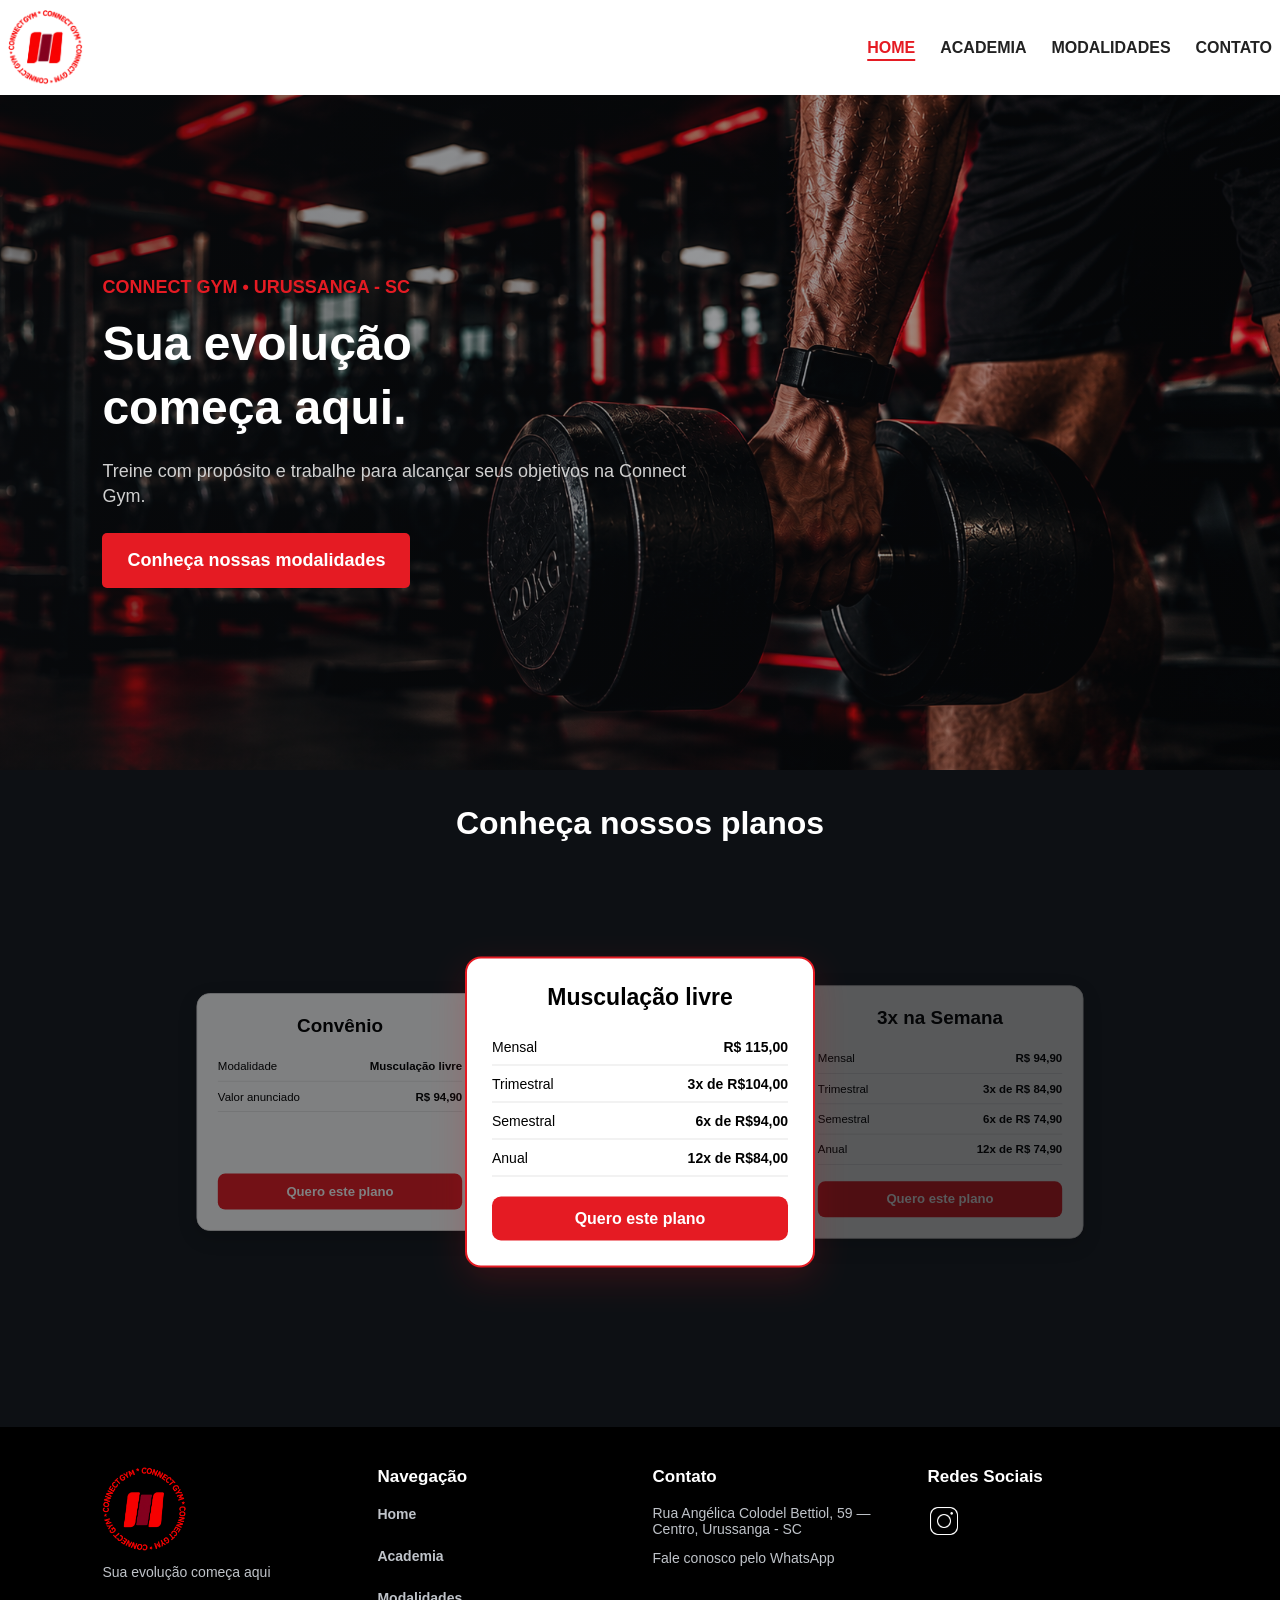
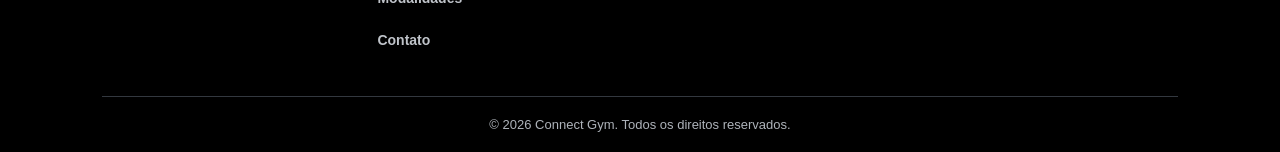
==== index.html @ c68ae547 "correção rodape" ====
<!DOCTYPE html>
<html lang="pt">

<head>
    <meta charset="UTF-8">
    <meta name="viewport" content="width=device-width, initial-scale=1.0">

    <meta name="description" content="Conheça a Connect Gym, academia em Urussanga - SC.">
    <meta name="author" content="Connect Gym">

    <title>ConnectGym</title>

    <link rel="shortcut icon" href="imagens/logoacademia.png" type="image/x-icon">
    <link rel="stylesheet" href="estilo/estilo.css">
    <link rel="stylesheet" href="estilo/rodape.css">
</head>

<body>

    <header>
        <a href="index.html" class="logo">
            <img src="imagens/logoacademia.png" alt="Logo da Connect Gym">
        </a>

        <nav>
            <ul>
                <li><a href="index.html" class="ativo">HOME</a></li>
                <li><a href="academia.html">ACADEMIA</a></li>
                <li><a href="modalidades.html">MODALIDADES</a></li>
                <li><a href="contato.html">CONTATO</a></li>
            </ul>
        </nav>
    </header>

    <main>
        <section class="inicio">
            <p class="destaque">CONNECT GYM • URUSSANGA - SC </p>

            <h1 id="titulo-inicio">Sua evolução<br>começa aqui.</h1>

            <p>
                Treine com propósito e trabalhe para alcançar seus objetivos na Connect Gym.
            </p>

            <a href="modalidades.html" class="botao">
                Conheça nossas modalidades
            </a>
        </section>
        <section class="planos">
            <h2>Conheça nossos planos</h2>

            <section class="carrossel-planos">

                <article class="plano-card">
                    <h3>Musculação livre</h3>

                    <ul class="precos-plano">
                        <li>
                            <span>Mensal</span>
                            <strong>R$ 115,00</strong>
                        </li>

                        <li>
                            <span>Trimestral</span>
                            <strong>3x de R$104,00</strong>
                        </li>

                        <li>
                            <span>Semestral</span>
                            <strong>6x de R$94,00</strong>
                        </li>

                        <li>
                            <span>Anual</span>
                            <strong>12x de R$84,00</strong>
                        </li>

                    </ul>

                    <a target="_blank"
                        href="https://wa.me/5548991204693?text=Ol%C3%A1!%20Gostaria%20de%20saber%20mais%20sobre%20a%20Connect%20Gym."
                        class="botao-plano">
                        Quero este plano
                    </a>
                </article>

                <article class="plano-card">
                    <h3>3x na Semana</h3>

                    <ul class="precos-plano">
                        <li>
                            <span>Mensal</span>
                            <strong>R$ 94,90</strong>
                        </li>

                        <li>
                            <span>Trimestral</span>
                            <strong>3x de R$ 84,90</strong>
                        </li>

                        <li>

                            <span>Semestral</span>
                            <strong>6x de R$ 74,90</strong>
                        </li>

                        <li>
                            <span>Anual</span>
                            <strong>12x de R$ 74,90</strong>
                        </li>
                    </ul>

                    <a target="_blank"
                        href="https://wa.me/5548991204693?text=Ol%C3%A1!%20Gostaria%20de%20saber%20mais%20sobre%20a%20Connect%20Gym."
                        class="botao-plano">Quero este plano</a>
                </article>

                <article class="plano-card">
                    <h3>Musculação Família</h3>

                    <ul class="precos-plano">
                        <li>
                            <span>Trimestral</span>
                            <strong>3x de R$ 94,90</strong>
                        </li>

                        <li>
                            <span>Semestral</span>
                            <strong>6x de R$ 84,90</strong>
                        </li>

                        <li>
                            <span>Mensal</span>
                            <strong>R$ 99,90</strong>
                        </li>

                        <li>
                            <span>Anual</span>
                            <strong>12x de R$ 80,90</strong>
                        </li>
                    </ul>

                    <a target="_blank"
                        href="https://wa.me/5548991204693?text=Ol%C3%A1!%20Gostaria%20de%20saber%20mais%20sobre%20a%20Connect%20Gym."
                        class="botao-plano">Quero este plano</a>
                </article>

                <article class="plano-card">
                    <h3>Runners</h3>

                    <ul class="precos-plano">
                        <li>
                            <span>Mensal</span>
                            <strong>R$ 119,90</strong>
                        </li>

                        <li>
                            <span>Trimestral</span>
                            <strong>3x de R$ 113,90</strong>
                        </li>

                        <li>
                            <span>Semestral</span>
                            <strong>6x de R$ 107,91</strong>
                        </li>
                    </ul>

                    <a target="_blank"
                        href="https://wa.me/5548991204693?text=Ol%C3%A1!%20Gostaria%20de%20saber%20mais%20sobre%20a%20Connect%20Gym."
                        class="botao-plano">Quero este plano</a>
                </article>

                <article class="plano-card">
                    <h3>Runners + Musculação</h3>

                    <ul class="precos-plano">
                        <li>
                            <span>Mensal</span>
                            <strong>R$ 185,90</strong>
                        </li>

                        <li>
                            <span>Trimestral</span>
                            <strong>3x de R$ 176,60</strong>
                        </li>

                        <li>
                            <span>Semestral</span>
                            <strong>6x de R$ 167,30</strong>
                        </li>
                    </ul>

                    <a target="_blank"
                        href="https://wa.me/5548991204693?text=Ol%C3%A1!%20Gostaria%20de%20saber%20mais%20sobre%20a%20Connect%20Gym."
                        class="botao-plano">Quero este plano</a>
                </article>

                <article class="plano-card">
                    <h3>Convênio</h3>

                    <ul class="precos-plano">
                        <li>
                            <span>Modalidade</span>
                            <strong>Musculação livre</strong>
                        </li>

                        <li>
                            <span>Valor anunciado</span>
                            <strong>R$ 94,90</strong>
                        </li>
                    </ul>

                    <a target="_blank" href="https://wa.me/5548991204693?text=Ol%C3%A1!%20Gostaria%20de%20saber%20mais%20sobre%20a%20Connect%20Gym.
                    " class="botao-plano">Quero este plano</a>
                </article>


            </section>
        </section>
    </main>


    <footer>
        
        <section class="rodape-identidade">
            <a href="index.html" class="logo-rodape">
                <img src="imagens/logoacademia.png" alt="Logo da academia Connect Gym">
            </a>

            <p>Sua evolução começa aqui</p>
        </section>

        <nav class="rodape-navegacao">
            <h3>Navegação</h3>

            <ul>
                <li><a href="index.html">Home</a></li>
                <li><a href="academia.html">Academia</a></li>
                <li><a href="modalidades.html">Modalidades</a></li>
                <li><a href="contato.html">Contato</a></li>
            </ul>
        </nav>

        <section class="rodape-contato">
            <h3>Contato</h3>

            <p>Rua Angélica Colodel Bettiol, 59 — Centro, Urussanga - SC</p>

            <a href="https://wa.me/5548991204693?text=Ol%C3%A1!%20Gostaria%20de%20saber%20mais%20sobre%20a%20Connect%20Gym." target="_blank" rel="noopener">
                Fale conosco pelo WhatsApp
            </a>
        </section>

        <section class="rodape-redes"> 
            <h3>Redes Sociais</h3>

            <a href="https://www.instagram.com/connectgym_/?hl=pt-br" class="instagram" target="_blank" rel="noopener">
                <img src="imagens/instagram.png" alt="Instagram da Connect Gym">
            </a>
        </section>

        <section class="rodape-direitos">
            <p>&copy; 2026 Connect Gym. Todos os direitos reservados.</p>
        </section>
    </footer>

    <script src="js/script.js" defer></script>
</body>

</html>
---- estilo/estilo.css ----
@charset "UTF-8";

/* CONFIGURAÇÕES GERAIS*/
* {
    margin: 0;
    padding: 0;
    box-sizing: border-box;
    font-family: Arial, Helvetica, sans-serif;
}

body {
    background-color: #0D1014;
    color: white;
}



/* CABEÇALHO*/
header {
    background-color: white;
    display: flex;
    justify-content: space-between;
    align-items: center;
    padding: 10px 8px;
    gap: 20px;
}

.logo img {
    width: 75px;
    display: block;
}

nav ul {
    display: flex;
    list-style: none;
    gap: 25px;
}

nav a {
    color: #222222;
    text-decoration: none;
    font-weight: bold;
}

nav a:hover {
    color: #E51B23;
    text-decoration: underline;
    transition: 0.2s;
}

/* Página atual no menu */
nav a.ativo {
    color: #E51B23;
    text-decoration: underline;
    text-decoration-color: #E51B23;
    text-decoration-thickness: 2px;
    text-underline-offset: 6px;
}

/* APRESENTAÇÃO INICIAL */
.inicio {
    min-height: 75vh;
    display: flex;
    flex-direction: column;
    justify-content: center;
    align-items: flex-start;
    padding: 60px 8%;

    background:
        linear-gradient(90deg,
            rgba(13, 16, 20, 0.55),
            rgba(13, 16, 20, 0.35)),
        url(../imagens/imagemfundohome.png);

    background-size: cover;
    background-position: center;
    background-repeat: no-repeat;
}

.conteudo_inicio {
    max-width: 650px;
}

.inicio .destaque {
    color: #E51B23;
    font-size: 18px;
    font-weight: bold;
    margin-bottom: 14px;
}

.inicio h1 {
    color: white;
    font-size: 48px;
    line-height: 1.35;
    max-width: 550px;
    margin-bottom: 18px;
}

.inicio>p:not(.destaque) {
    color: #D0D0D0;
    font-size: 18px;
    line-height: 1.4;
    max-width: 600px;
    margin-bottom: 24px;
}

/* BOTÃO */
.inicio .botao {
    display: inline-block;
    background-color: #E51B23;
    color: white;
    font-size: 18px;
    padding: 17px 25px;
    border-radius: 5px;
    text-decoration: none;
    font-weight: bold;

}

.botao:hover {
    background-color: #B9141B;
}

/* ESTILO DOS PLANOS */

.planos {
    padding: 35px 20px 55px;
}

.planos h2 {
    text-align: center;
    font-size: 32px;
    margin-bottom: 10px;
}

.botao-plano {
    display: block;
    width: 100%;
    margin-top: 20px;
    padding: 13px 15px;

    text-align: center;
    text-decoration: none;
    font-weight: bold;

    color: white;
    background-color: #E51B23;
    border-radius: 9px;

    transition: background-color 0.3s ease;
}

.botao-plano:hover {
    background: #B9141B;
}


/* AREA DO CARROSEL */
.carrossel-planos {
    position: relative;
    width: 100%;
    display: grid;
    grid-template-columns: 40px minmax(0, 1fr) 40px;
    align-items: center;
    gap: 10px;
    max-width: 1200px;
    height: 420px;
    margin: 0 auto;
    overflow: hidden;
}

.palco-planos {
    position: relative;
    height: 480px;
    min-width: 0;
}

/* TODOS OS CARDS */
.carrossel-planos .plano-card {
    position: absolute;
    top: 50%;
    left: 50%;

    width: 350px;
    min-width: 320px;
    min-height: 290px;
    box-sizing: border-box;
    padding: 25px;

    display: flex;
    flex-direction: column;

    background: white;
    color: black;

    border: 1px solid #ddd;
    border-radius: 16px;
    box-shadow: 0 8px 25px rgba(0, 0, 0, 0.25);

    transform: translate(-50%, -50%) scale(0.82);
    opacity: 0;
    visibility: hidden;
    filter: brightness(0.55);
    z-index: 0;

    transition:
        transform 0.7s ease,
        opacity 0.7s ease,
        filter 0.7s ease;
}

/* CARD CENTRAL */

.carrossel-planos .plano-card.ativo {
    transform: translate(-50%, -50%) scale(1);
    opacity: 1;
    visibility: visible;
    filter: brightness(1);
    z-index: 3;

    border: 2px solid #E51B23;
    box-shadow: 0 12px 35px rgba(229, 27, 35, 0.18);
}

/* CARD DA ESQUERDA*/
.carrossel-planos .plano-card.esquerda {
    transform: translate(calc(-50% - 300px), -50%) scale(0.82);
    opacity: 0.75;
    visibility: visible;
    filter: brightness(0.65);
    z-index: 2;
}

/* CARD DA DIREITA*/
.carrossel-planos .plano-card.direita {
    transform: translate(calc(-50% + 300px), -50%) scale(0.82);
    opacity: 0.65;
    visibility: visible;
    filter: brightness(0.5);
    z-index: 2;
}

/* TITULO DO PLANO*/
.plano-card h3 {
    font-size: 23px;
    margin-bottom: 18px;
    text-align: center;
}

/* LISTA DE PREÇOS */
.plano-card .precos-plano {
    list-style: none;
    margin: 0;
    padding: 0;
    flex: 1;
}

.plano-card .precos-plano li {
    display: flex;
    justify-content: space-between;
    align-items: center;
    gap: 12px;

    padding: 10px 0;
    border-bottom: 1px solid #e5e5e5;

    font-size: 14px;
}


.plano-card .precos-plano strong {
    text-align: right;
    white-space: nowrap;
}


.carrossel-planos {
    position: relative;
    height: 520px;
    max-width: 1100px;
    margin: 0 auto;
    overflow: hidden;
}



/* ADAPTAÇÃO PARA CELULARES */
@media (max-width: 600px) {
    header {
        flex-direction: column;
        padding: 12px 8px;
        gap: 8px;
    }

    nav ul {
        flex-wrap: nowrap;
        justify-content: center;
        gap: clamp(8px, 3vw, 16px);
    }

    nav a {
        font-size: clamp(11px, 3.3vw, 14px);
        white-space: nowrap;
    }

    .inicio {
        min-height: 65vh;
        padding: 45px 7%;
    }

    h1 {
        font-size: 36px;
    }

    .conteudo-inicio>p:not(.destaque) {
        font-size: 16px;
    }


}
---- estilo/rodape.css ----
@charset "UTF-8";

/* rodape */
footer {
    background-color: black;
    color: white;
    padding: 40px 8% 20px;

    display: grid;
    grid-template-columns: repeat(4, 1fr);
    gap: 35px 25px;
}

/* TITULOS DAS SEÇÕES */
footer h3 {
    font-size: 17px;
    margin-bottom: 18px;
    color: white;
}

/*IDENTIDADE */
.logo-rodape img {
    width: 85px;
    display: block;
    margin-bottom: 12px;
}

.rodape-identidade p {
    color: #BFC3C9;
    font-size: 14px;
    text-align: initial;
}

/* NAVEGAÇÃO DO RODAPE*/
.rodape-navegacao ul {
    list-style: none;
    display: flex;
    flex-direction: column;
    gap: 12px;
}

.rodape-navegacao li {
    margin-bottom: 12px;
}

/*CONTATO E NAVEGAÇÃO */
.rodape-navegacao a, .rodape-contato a {
    color: #BFC3C9;
    text-decoration: none;
    font-size: 14px;
    transition: 0.2s;
}

.rodape-contato p {
    color: #BFC3C9;
    font-size: 14px;
    margin-bottom: 12px;
}

/* EFEITO DOS LINKS */
.rodape-navegacao a:hover, .rodape-contato a:hover {
    color: #E51B23;
}

/* REDES SOCIAIS */
.instagram {
    display: inline-block;
}

.instagram img {
    width: 32px;
    height: 32px;
    display: block;
    transition: 0.2s;
}

.instagram img:hover {
    transform: scale(1.15);
}

/* DIREITOS AUTORAIS */
.rodape-direitos {
    grid-column: 1 / -1;
    border-top: 1px solid #33383F;
    padding-top: 20px;
    text-align: center;
    color: #AEB3BA;
    font-size: 13px;
}


/* ADAPTAÇÃO PARA CELULARES */
@media (max-width: 600px) {

    /* RODAPÉ EM TELAS PEQUENAS */
    footer {
        grid-template-columns: repeat(2, 1fr);
        gap: 30px 20px;
        padding: 30px 7% 20px;
    }

    /* DIREITOS AUTORAIS */
    .rodape-direitos {
      grid-column: 1 / -1;
    }
}
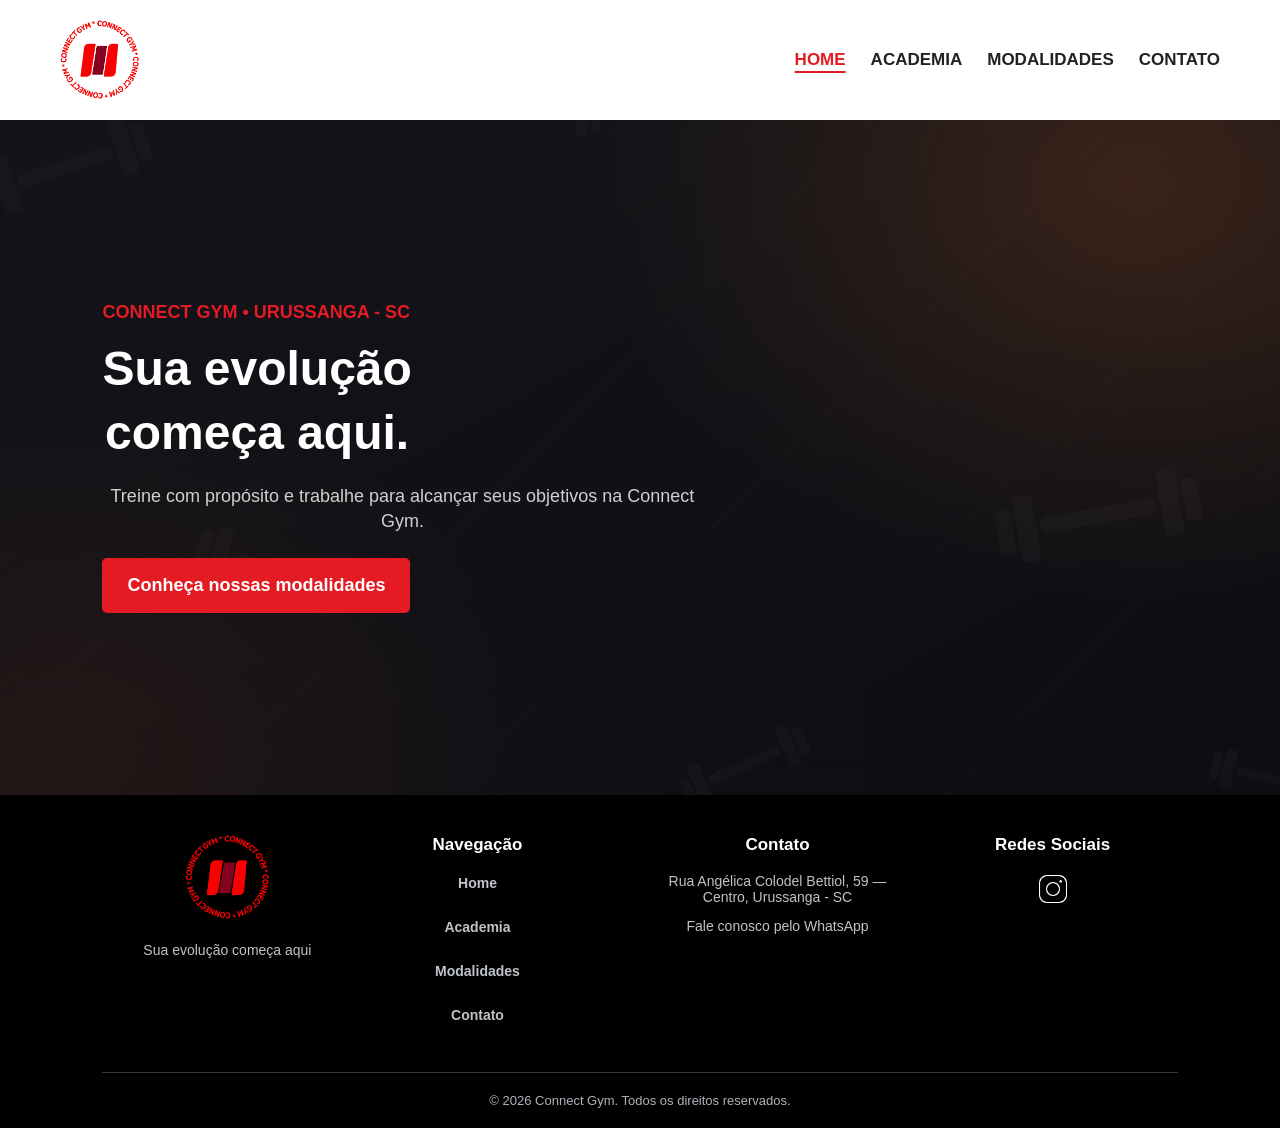
==== commit 7fa41c71: "Uns bagulho ai" ====
--- a/index.html
+++ b/index.html
@@ -13,6 +13,7 @@
     <link rel="shortcut icon" href="imagens/logoacademia.png" type="image/x-icon">
     <link rel="stylesheet" href="estilo/estilo.css">
     <link rel="stylesheet" href="estilo/rodape.css">
+    <link rel="stylesheet" href="estilo/header.css">
 </head>
 
 <body>
@@ -46,179 +47,9 @@
                 Conheça nossas modalidades
             </a>
         </section>
-        <section class="planos">
-            <h2>Conheça nossos planos</h2>
-
-            <section class="carrossel-planos">
-
-                <article class="plano-card">
-                    <h3>Musculação livre</h3>
-
-                    <ul class="precos-plano">
-                        <li>
-                            <span>Mensal</span>
-                            <strong>R$ 115,00</strong>
-                        </li>
-
-                        <li>
-                            <span>Trimestral</span>
-                            <strong>3x de R$104,00</strong>
-                        </li>
-
-                        <li>
-                            <span>Semestral</span>
-                            <strong>6x de R$94,00</strong>
-                        </li>
-
-                        <li>
-                            <span>Anual</span>
-                            <strong>12x de R$84,00</strong>
-                        </li>
-
-                    </ul>
-
-                    <a target="_blank"
-                        href="https://wa.me/5548991204693?text=Ol%C3%A1!%20Gostaria%20de%20saber%20mais%20sobre%20a%20Connect%20Gym."
-                        class="botao-plano">
-                        Quero este plano
-                    </a>
-                </article>
-
-                <article class="plano-card">
-                    <h3>3x na Semana</h3>
-
-                    <ul class="precos-plano">
-                        <li>
-                            <span>Mensal</span>
-                            <strong>R$ 94,90</strong>
-                        </li>
-
-                        <li>
-                            <span>Trimestral</span>
-                            <strong>3x de R$ 84,90</strong>
-                        </li>
-
-                        <li>
-
-                            <span>Semestral</span>
-                            <strong>6x de R$ 74,90</strong>
-                        </li>
-
-                        <li>
-                            <span>Anual</span>
-                            <strong>12x de R$ 74,90</strong>
-                        </li>
-                    </ul>
-
-                    <a target="_blank"
-                        href="https://wa.me/5548991204693?text=Ol%C3%A1!%20Gostaria%20de%20saber%20mais%20sobre%20a%20Connect%20Gym."
-                        class="botao-plano">Quero este plano</a>
-                </article>
-
-                <article class="plano-card">
-                    <h3>Musculação Família</h3>
-
-                    <ul class="precos-plano">
-                        <li>
-                            <span>Trimestral</span>
-                            <strong>3x de R$ 94,90</strong>
-                        </li>
-
-                        <li>
-                            <span>Semestral</span>
-                            <strong>6x de R$ 84,90</strong>
-                        </li>
-
-                        <li>
-                            <span>Mensal</span>
-                            <strong>R$ 99,90</strong>
-                        </li>
-
-                        <li>
-                            <span>Anual</span>
-                            <strong>12x de R$ 80,90</strong>
-                        </li>
-                    </ul>
-
-                    <a target="_blank"
-                        href="https://wa.me/5548991204693?text=Ol%C3%A1!%20Gostaria%20de%20saber%20mais%20sobre%20a%20Connect%20Gym."
-                        class="botao-plano">Quero este plano</a>
-                </article>
-
-                <article class="plano-card">
-                    <h3>Runners</h3>
-
-                    <ul class="precos-plano">
-                        <li>
-                            <span>Mensal</span>
-                            <strong>R$ 119,90</strong>
-                        </li>
-
-                        <li>
-                            <span>Trimestral</span>
-                            <strong>3x de R$ 113,90</strong>
-                        </li>
-
-                        <li>
-                            <span>Semestral</span>
-                            <strong>6x de R$ 107,91</strong>
-                        </li>
-                    </ul>
-
-                    <a target="_blank"
-                        href="https://wa.me/5548991204693?text=Ol%C3%A1!%20Gostaria%20de%20saber%20mais%20sobre%20a%20Connect%20Gym."
-                        class="botao-plano">Quero este plano</a>
-                </article>
-
-                <article class="plano-card">
-                    <h3>Runners + Musculação</h3>
-
-                    <ul class="precos-plano">
-                        <li>
-                            <span>Mensal</span>
-                            <strong>R$ 185,90</strong>
-                        </li>
-
-                        <li>
-                            <span>Trimestral</span>
-                            <strong>3x de R$ 176,60</strong>
-                        </li>
-
-                        <li>
-                            <span>Semestral</span>
-                            <strong>6x de R$ 167,30</strong>
-                        </li>
-                    </ul>
-
-                    <a target="_blank"
-                        href="https://wa.me/5548991204693?text=Ol%C3%A1!%20Gostaria%20de%20saber%20mais%20sobre%20a%20Connect%20Gym."
-                        class="botao-plano">Quero este plano</a>
-                </article>
-
-                <article class="plano-card">
-                    <h3>Convênio</h3>
-
-                    <ul class="precos-plano">
-                        <li>
-                            <span>Modalidade</span>
-                            <strong>Musculação livre</strong>
-                        </li>
-
-                        <li>
-                            <span>Valor anunciado</span>
-                            <strong>R$ 94,90</strong>
-                        </li>
-                    </ul>
-
-                    <a target="_blank" href="https://wa.me/5548991204693?text=Ol%C3%A1!%20Gostaria%20de%20saber%20mais%20sobre%20a%20Connect%20Gym.
-                    " class="botao-plano">Quero este plano</a>
-                </article>
-
-
-            </section>
+       
         </section>
     </main>
-
 
     <footer>
         
--- a/estilo/estilo.css
+++ b/estilo/estilo.css
@@ -11,51 +11,19 @@
 body {
     background-color: #0D1014;
     color: white;
-}
-
-
-
-/* CABEÇALHO*/
-header {
-    background-color: white;
+    min-height: 100vh;
     display: flex;
-    justify-content: space-between;
-    align-items: center;
-    padding: 10px 8px;
-    gap: 20px;
-}
-
-.logo img {
-    width: 75px;
-    display: block;
-}
-
-nav ul {
-    display: flex;
-    list-style: none;
-    gap: 25px;
-}
-
-nav a {
-    color: #222222;
-    text-decoration: none;
-    font-weight: bold;
-}
-
-nav a:hover {
-    color: #E51B23;
-    text-decoration: underline;
-    transition: 0.2s;
-}
-
-/* Página atual no menu */
-nav a.ativo {
-    color: #E51B23;
-    text-decoration: underline;
-    text-decoration-color: #E51B23;
-    text-decoration-thickness: 2px;
-    text-underline-offset: 6px;
-}
+    flex-direction: column;
+    text-align: center;
+    background-image:
+        linear-gradient(90deg, rgba(13, 16, 20, 0.55), rgba(13, 16, 20, 0.35)),
+        url(../imagens/fundo-academia.png);
+    background-size: cover;
+    background-position: center;
+    background-repeat: no-repeat;
+    background-attachment: fixed;
+}
+
 
 /* APRESENTAÇÃO INICIAL */
 .inicio {
@@ -66,15 +34,13 @@
     align-items: flex-start;
     padding: 60px 8%;
 
-    background:
-        linear-gradient(90deg,
-            rgba(13, 16, 20, 0.55),
-            rgba(13, 16, 20, 0.35)),
-        url(../imagens/imagemfundohome.png);
-
+    background-image:
+        linear-gradient(90deg, rgba(13, 16, 20, 0.55), rgba(13, 16, 20, 0.35)),
+        url(../imagens/fundo-academia.png);
     background-size: cover;
     background-position: center;
     background-repeat: no-repeat;
+    background-attachment: fixed;
 }
 
 .conteudo_inicio {
@@ -282,6 +248,31 @@
     overflow: hidden;
 }
 
+/* rodape */
+footer {
+    background-color: #080A0D;
+    text-align: center;
+    padding: 25px;
+    color: white;
+     margin-top: auto;
+
+}
+/* ICONE INSTA NO RODAPE    */
+.instagram {
+    display: inline-block;
+    margin-bottom: 10px;
+}
+/* IMAGEM DENTRO DO LINK */
+.instagram img {
+    width: 32px;
+    height: 32px;
+    display: block;
+    transition: 0.2s;
+}
+/* QUANDO PASSA O MOUSE */
+.instagram img:hover {
+    transform: scale(1.15);
+}
 
 
 /* ADAPTAÇÃO PARA CELULARES */
@@ -315,6 +306,4 @@
     .conteudo-inicio>p:not(.destaque) {
         font-size: 16px;
     }
-
-
-}
+}
--- a/estilo/rodape.css
+++ b/estilo/rodape.css
@@ -5,6 +5,8 @@
     background-color: black;
     color: white;
     padding: 40px 8% 20px;
+
+    text-align: center;
 
     display: grid;
     grid-template-columns: repeat(4, 1fr);
@@ -19,16 +21,26 @@
 }
 
 /*IDENTIDADE */
+
+.logo-rodape {
+    display: flex;
+    justify-content: center;
+    align-items: center;
+
+    margin-bottom: 10px;
+}
+
 .logo-rodape img {
     width: 85px;
-    display: block;
+    display: flex;
+    justify-content: center;
+    align-items: center;
     margin-bottom: 12px;
 }
 
 .rodape-identidade p {
     color: #BFC3C9;
-    font-size: 14px;
-    text-align: initial;
+    font-size: 14px;    
 }
 
 /* NAVEGAÇÃO DO RODAPE*/
--- a/estilo/header.css
+++ b/estilo/header.css
@@ -0,0 +1,81 @@
+@charset "UTF-8";
+
+/* CABEÇALHO*/
+header {
+    background-color: white;
+    display: flex;
+    justify-content: space-between;
+    align-items: center;
+    padding: 10px;
+    gap: 20px;
+}
+
+.logo img {
+    width: 80px;
+    height: 80px;
+    display: block;
+    margin: 10px;
+    margin-left: 50px;
+}
+
+nav {
+    margin-right: 50px;
+    font-size: 17px;
+}
+
+nav ul {
+    display: flex;
+    list-style: none;
+    gap: 25px;
+}
+
+nav a {
+    color: #222222;
+    text-decoration: none;
+    font-weight: bold;
+}
+
+nav a:hover {
+    color: #E51B23;
+    text-decoration: underline;
+    transition: 0.2s;
+}
+
+/* Página atual no menu */
+nav a.ativo {
+    color: #E51B23;
+    text-decoration: underline;
+    text-decoration-color: #E51B23;
+    text-decoration-thickness: 2px;
+    text-underline-offset: 6px;
+}
+
+
+@media (max-width: 600px) {
+    header {
+        flex-direction: column;
+        padding: 12px 8px;
+        gap: 8px;
+    }
+
+    .logo img {
+        margin: 0px;
+    }
+
+    nav {
+        margin: 0px;
+        margin-top: 10px;
+    }
+
+
+    nav ul {
+        flex-wrap: nowrap;
+        justify-content: center;
+        gap: clamp(8px, 3vw, 16px);
+    }
+
+    nav a {
+        font-size: clamp(11px, 3.3vw, 14px);
+        white-space: nowrap;
+    }
+}
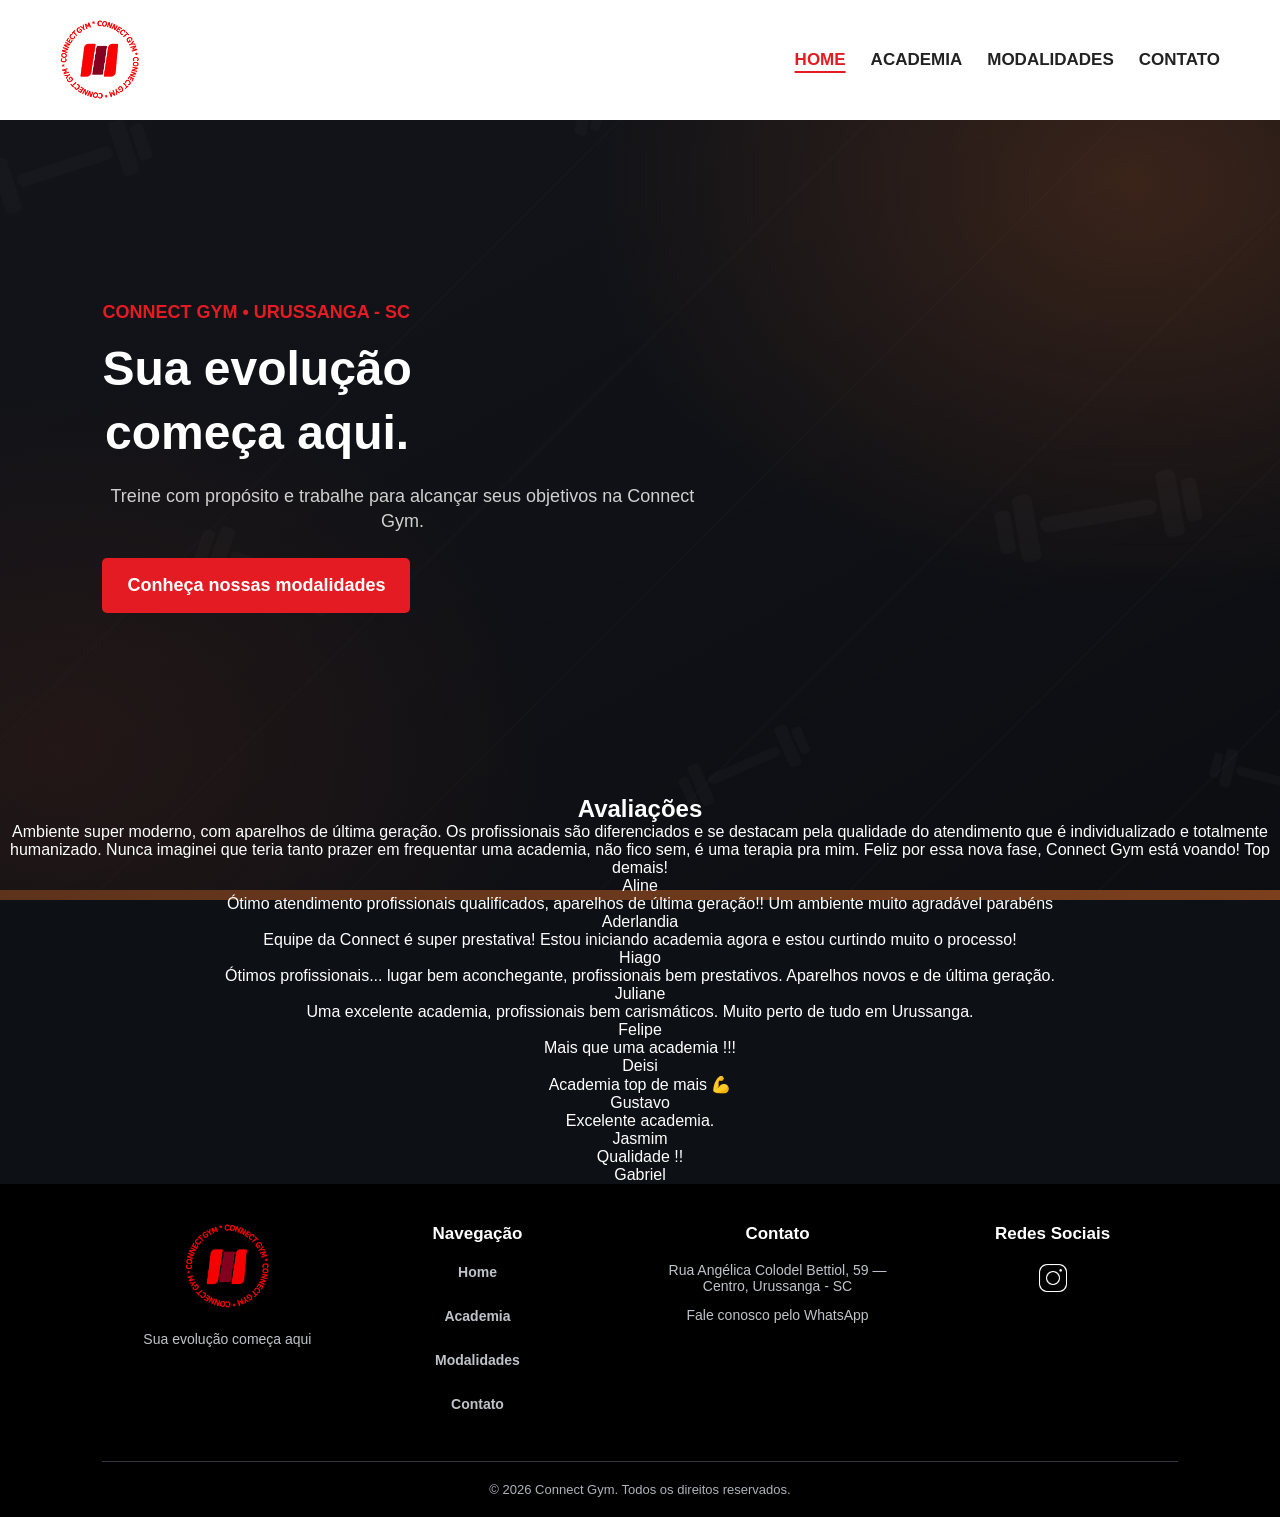
==== commit aa87f2d8: "Update index.html" ====
--- a/index.html
+++ b/index.html
@@ -51,6 +51,57 @@
         </section>
     </main>
 
+<section class="avaliacoes">
+    <h2>Avaliações</h2>
+
+    <ul class="avaliacoes-lista">
+        <li class="avaliacao">
+            <p class="avaliacao-texto">Ambiente super moderno, com aparelhos de última geração. Os profissionais são diferenciados e se destacam pela qualidade do atendimento que é individualizado e totalmente humanizado. Nunca imaginei que teria tanto prazer em frequentar uma academia, não fico sem, é uma terapia pra mim. Feliz por essa nova fase, Connect Gym está voando! Top demais!</p>
+            <p class="avaliacao-nome">Aline</p>
+        </li>
+
+        <li class="avaliacao">
+            <p class="avaliacao-texto">Ótimo atendimento profissionais qualificados, aparelhos de última geração!! Um ambiente muito agradável parabéns</p>
+            <p class="avaliacao-nome">Aderlandia</p>
+        </li>
+
+        <li class="avaliacao">
+            <p class="avaliacao-texto">Equipe da Connect é super prestativa! Estou iniciando academia agora e estou curtindo muito o processo!</p>
+            <p class="avaliacao-nome">Hiago</p>
+        </li>
+
+        <li class="avaliacao">
+            <p class="avaliacao-texto">Ótimos profissionais... lugar bem aconchegante, profissionais bem prestativos. Aparelhos novos e de última geração.</p>
+            <p class="avaliacao-nome">Juliane</p>
+        </li>
+
+        <li class="avaliacao">
+            <p class="avaliacao-texto">Uma excelente academia, profissionais bem carismáticos. Muito perto de tudo em Urussanga.</p>
+            <p class="avaliacao-nome">Felipe</p>
+        </li>
+
+        <li class="avaliacao">
+            <p class="avaliacao-texto">Mais que uma academia !!!</p>
+            <p class="avaliacao-nome">Deisi</p>
+        </li>
+
+        <li class="avaliacao">
+            <p class="avaliacao-texto">Academia top de mais 💪</p>
+            <p class="avaliacao-nome">Gustavo</p>
+        </li>
+
+        <li class="avaliacao">
+            <p class="avaliacao-texto">Excelente academia.</p>
+            <p class="avaliacao-nome">Jasmim</p>
+        </li>
+
+        <li class="avaliacao">
+            <p class="avaliacao-texto">Qualidade !!</p>
+            <p class="avaliacao-nome">Gabriel</p>
+        </li>
+    </ul>
+</section>
+
     <footer>
         
         <section class="rodape-identidade">
@@ -99,6 +150,3 @@
 </body>
 
 </html>
-
-
-
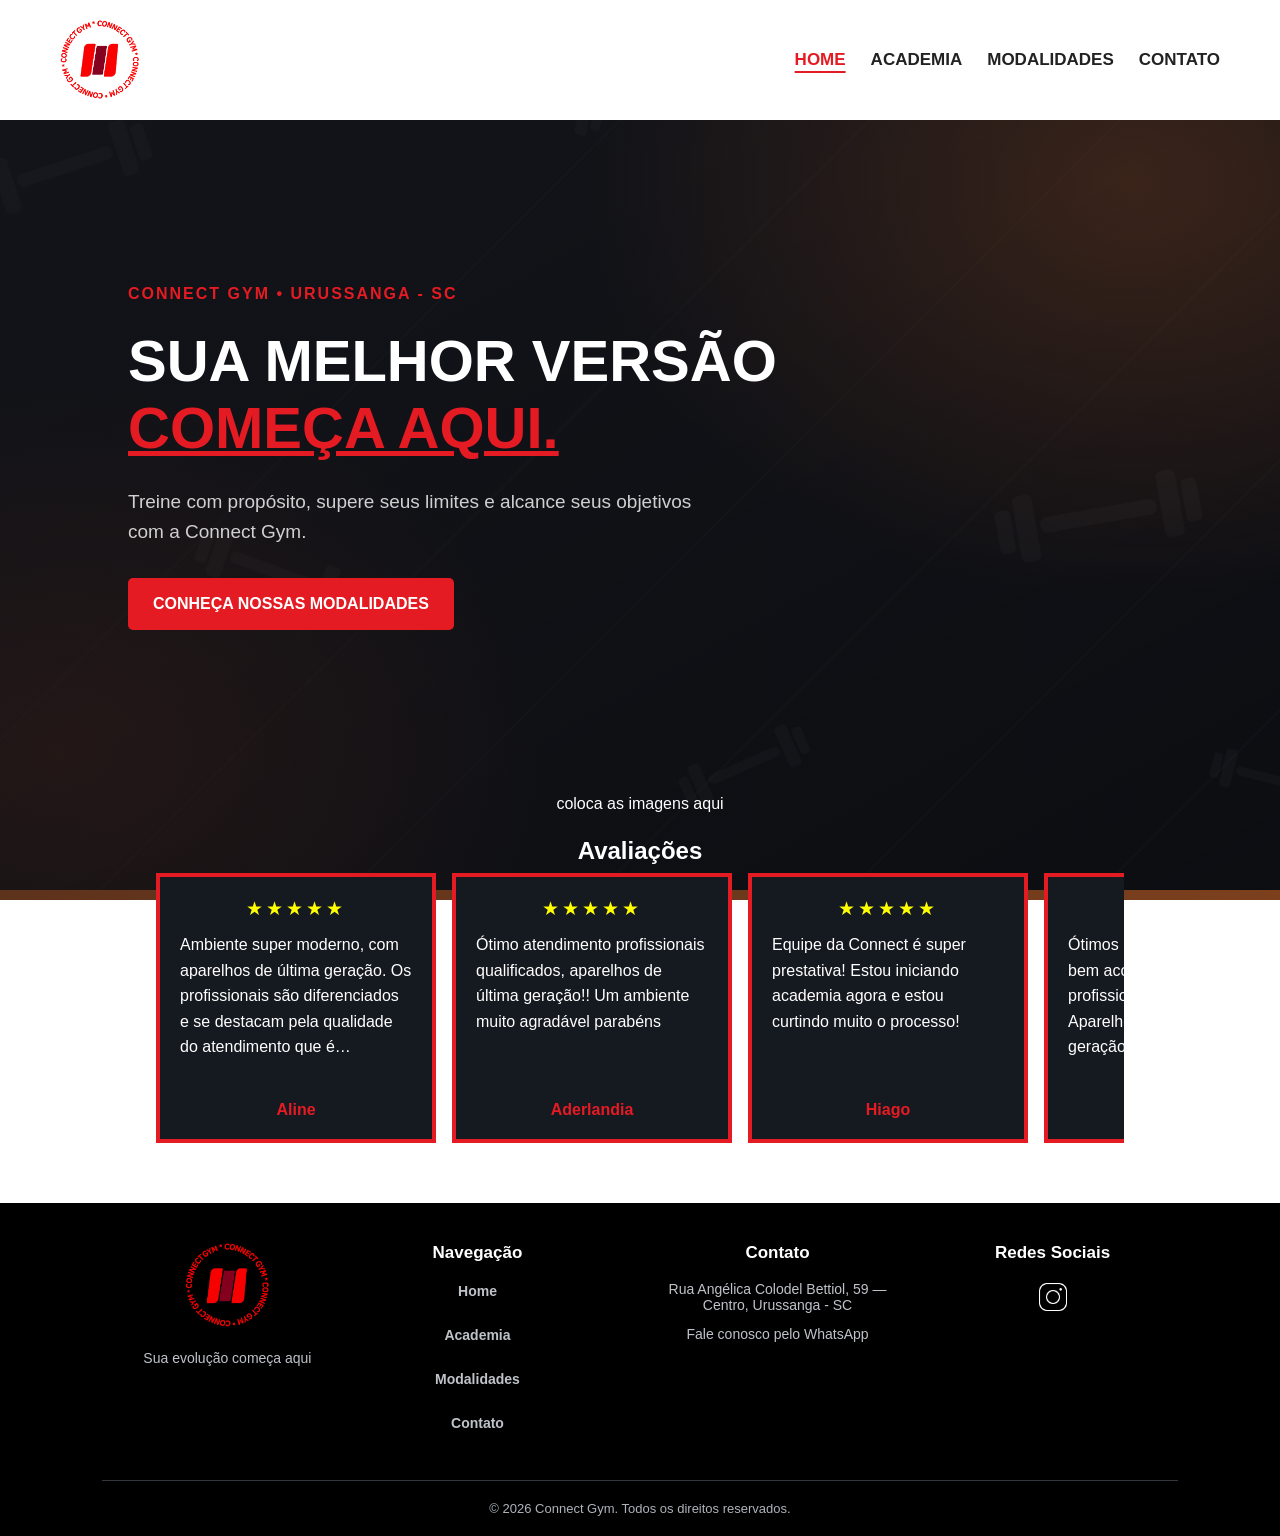
==== commit f5d0947e: "banner" ====
--- a/index.html
+++ b/index.html
@@ -35,75 +35,90 @@
 
     <main>
         <section class="inicio">
-            <p class="destaque">CONNECT GYM • URUSSANGA - SC </p>
 
-            <h1 id="titulo-inicio">Sua evolução<br>começa aqui.</h1>
+            <p class="destaque">CONNECT GYM • URUSSANGA - SC</p>
 
-            <p>
-                Treine com propósito e trabalhe para alcançar seus objetivos na Connect Gym.
+            <h1 id="titulo-inicio">
+                SUA MELHOR VERSÃO<br>
+                <span>COMEÇA AQUI.</span>
+            </h1>
+
+            <p id="frase">
+                Treine com propósito, supere seus limites e alcance seus objetivos com a Connect Gym.
             </p>
 
             <a href="modalidades.html" class="botao">
-                Conheça nossas modalidades
+                CONHEÇA NOSSAS MODALIDADES
             </a>
         </section>
-       
+
+        <section class="planos">
+            <p>coloca as imagens aqui</p>
+        </section>
+
+        <section class="avaliacoes">
+            <h2>Avaliações</h2>
+
+            <ul class="avaliacoes-lista">
+                <li class="avaliacao">
+                    <p class="avaliacao-texto">Ambiente super moderno, com aparelhos de última geração. Os profissionais
+                        são diferenciados e se destacam pela qualidade do atendimento que é individualizado e totalmente
+                        humanizado. Nunca imaginei que teria tanto prazer em frequentar uma academia, não fico sem, é
+                        uma terapia pra mim. Feliz por essa nova fase, Connect Gym está voando! Top demais!</p>
+                    <p class="avaliacao-nome">Aline</p>
+                </li>
+
+                <li class="avaliacao">
+                    <p class="avaliacao-texto">Ótimo atendimento profissionais qualificados, aparelhos de última
+                        geração!! Um ambiente muito agradável parabéns</p>
+                    <p class="avaliacao-nome">Aderlandia</p>
+                </li>
+
+                <li class="avaliacao">
+                    <p class="avaliacao-texto">Equipe da Connect é super prestativa! Estou iniciando academia agora e
+                        estou curtindo muito o processo!</p>
+                    <p class="avaliacao-nome">Hiago</p>
+                </li>
+
+                <li class="avaliacao">
+                    <p class="avaliacao-texto">Ótimos profissionais... lugar bem aconchegante, profissionais bem
+                        prestativos. Aparelhos novos e de última geração.</p>
+                    <p class="avaliacao-nome">Juliane</p>
+                </li>
+
+                <li class="avaliacao">
+                    <p class="avaliacao-texto">Uma excelente academia, profissionais bem carismáticos. Muito perto de
+                        tudo em Urussanga.</p>
+                    <p class="avaliacao-nome">Felipe</p>
+                </li>
+
+                <li class="avaliacao">
+                    <p class="avaliacao-texto">Mais que uma academia !!!</p>
+                    <p class="avaliacao-nome">Deisi</p>
+                </li>
+
+                <li class="avaliacao">
+                    <p class="avaliacao-texto">Academia top de mais 💪</p>
+                    <p class="avaliacao-nome">Gustavo</p>
+                </li>
+
+                <li class="avaliacao">
+                    <p class="avaliacao-texto">Excelente academia.</p>
+                    <p class="avaliacao-nome">Jasmim</p>
+                </li>
+
+                <li class="avaliacao">
+                    <p class="avaliacao-texto">Qualidade !!</p>
+                    <p class="avaliacao-nome">Gabriel</p>
+                </li>
+            </ul>
         </section>
     </main>
 
-<section class="avaliacoes">
-    <h2>Avaliações</h2>
 
-    <ul class="avaliacoes-lista">
-        <li class="avaliacao">
-            <p class="avaliacao-texto">Ambiente super moderno, com aparelhos de última geração. Os profissionais são diferenciados e se destacam pela qualidade do atendimento que é individualizado e totalmente humanizado. Nunca imaginei que teria tanto prazer em frequentar uma academia, não fico sem, é uma terapia pra mim. Feliz por essa nova fase, Connect Gym está voando! Top demais!</p>
-            <p class="avaliacao-nome">Aline</p>
-        </li>
-
-        <li class="avaliacao">
-            <p class="avaliacao-texto">Ótimo atendimento profissionais qualificados, aparelhos de última geração!! Um ambiente muito agradável parabéns</p>
-            <p class="avaliacao-nome">Aderlandia</p>
-        </li>
-
-        <li class="avaliacao">
-            <p class="avaliacao-texto">Equipe da Connect é super prestativa! Estou iniciando academia agora e estou curtindo muito o processo!</p>
-            <p class="avaliacao-nome">Hiago</p>
-        </li>
-
-        <li class="avaliacao">
-            <p class="avaliacao-texto">Ótimos profissionais... lugar bem aconchegante, profissionais bem prestativos. Aparelhos novos e de última geração.</p>
-            <p class="avaliacao-nome">Juliane</p>
-        </li>
-
-        <li class="avaliacao">
-            <p class="avaliacao-texto">Uma excelente academia, profissionais bem carismáticos. Muito perto de tudo em Urussanga.</p>
-            <p class="avaliacao-nome">Felipe</p>
-        </li>
-
-        <li class="avaliacao">
-            <p class="avaliacao-texto">Mais que uma academia !!!</p>
-            <p class="avaliacao-nome">Deisi</p>
-        </li>
-
-        <li class="avaliacao">
-            <p class="avaliacao-texto">Academia top de mais 💪</p>
-            <p class="avaliacao-nome">Gustavo</p>
-        </li>
-
-        <li class="avaliacao">
-            <p class="avaliacao-texto">Excelente academia.</p>
-            <p class="avaliacao-nome">Jasmim</p>
-        </li>
-
-        <li class="avaliacao">
-            <p class="avaliacao-texto">Qualidade !!</p>
-            <p class="avaliacao-nome">Gabriel</p>
-        </li>
-    </ul>
-</section>
 
     <footer>
-        
+
         <section class="rodape-identidade">
             <a href="index.html" class="logo-rodape">
                 <img src="imagens/logoacademia.png" alt="Logo da academia Connect Gym">
@@ -128,12 +143,13 @@
 
             <p>Rua Angélica Colodel Bettiol, 59 — Centro, Urussanga - SC</p>
 
-            <a href="https://wa.me/5548991204693?text=Ol%C3%A1!%20Gostaria%20de%20saber%20mais%20sobre%20a%20Connect%20Gym." target="_blank" rel="noopener">
+            <a href="https://wa.me/5548991204693?text=Ol%C3%A1!%20Gostaria%20de%20saber%20mais%20sobre%20a%20Connect%20Gym."
+                target="_blank" rel="noopener">
                 Fale conosco pelo WhatsApp
             </a>
         </section>
 
-        <section class="rodape-redes"> 
+        <section class="rodape-redes">
             <h3>Redes Sociais</h3>
 
             <a href="https://www.instagram.com/connectgym_/?hl=pt-br" class="instagram" target="_blank" rel="noopener">
@@ -146,7 +162,7 @@
         </section>
     </footer>
 
-    <script src="js/script.js" defer></script>
+     <script src="js/carrossel-planos.js" defer></script>
 </body>
 
-</html>
+</html>
--- a/estilo/estilo.css
+++ b/estilo/estilo.css
@@ -1,6 +1,7 @@
+
 @charset "UTF-8";
 
-/* CONFIGURAÇÕES GERAIS*/
+/* CONFIGURAÇÕES GERAIS */
 * {
     margin: 0;
     padding: 0;
@@ -9,65 +10,100 @@
 }
 
 body {
-    background-color: #0D1014;
     color: white;
     min-height: 100vh;
     display: flex;
     flex-direction: column;
     text-align: center;
+
     background-image:
-        linear-gradient(90deg, rgba(13, 16, 20, 0.55), rgba(13, 16, 20, 0.35)),
-        url(../imagens/fundo-academia.png);
+    linear-gradient(90deg, rgba(13, 16, 20, 0.55), rgba(13, 16, 20, 0.35)),
+    url(../imagens/fundo-academia.png);
     background-size: cover;
     background-position: center;
     background-repeat: no-repeat;
     background-attachment: fixed;
 }
 
-
-/* APRESENTAÇÃO INICIAL */
+/* CABEÇALHO */
+header {
+    background-color: white;
+    display: flex;
+    justify-content: space-between;
+    align-items: center;
+    padding: 10px 8px;
+    gap: 20px;
+}
+
+.logo img {
+    width: 75px;
+    display: block;
+}
+
+nav ul {
+    display: flex;
+    list-style: none;
+    gap: 25px;
+}
+
+nav a {
+    color: #222;
+    text-decoration: none;
+    font-weight: bold;
+}
+
+nav a:hover {
+    color: #E51B23;
+    text-decoration: underline;
+    transition: .2s;
+}
+
+nav a.ativo {
+    color: #E51B23;
+    text-decoration: underline;
+    text-decoration-color: #E51B23;
+    text-decoration-thickness: 2px;
+    text-underline-offset: 6px;
+}
+
+/* BANNER INICIAL */
 .inicio {
     min-height: 75vh;
     display: flex;
     flex-direction: column;
     justify-content: center;
     align-items: flex-start;
-    padding: 60px 8%;
-
-    background-image:
-        linear-gradient(90deg, rgba(13, 16, 20, 0.55), rgba(13, 16, 20, 0.35)),
-        url(../imagens/fundo-academia.png);
-    background-size: cover;
-    background-position: center;
-    background-repeat: no-repeat;
-    background-attachment: fixed;
-}
-
-.conteudo_inicio {
-    max-width: 650px;
+    padding: 80px 10%;
+    text-align: left;
 }
 
 .inicio .destaque {
     color: #E51B23;
-    font-size: 18px;
-    font-weight: bold;
-    margin-bottom: 14px;
+    font-size: 16px;
+    font-weight: bold;
+    letter-spacing: 2px;
+    margin-bottom: 25px;
 }
 
 .inicio h1 {
     color: white;
-    font-size: 48px;
-    line-height: 1.35;
-    max-width: 550px;
-    margin-bottom: 18px;
-}
-
-.inicio>p:not(.destaque) {
+    font-size: 58px;
+    line-height: 1.15;
+    max-width: 650px;
+    margin-bottom: 25px;
+}
+
+h1 span {
+    color: #E51B23;
+    text-decoration: underline;
+}
+
+.inicio > p:not(.destaque) {
     color: #D0D0D0;
-    font-size: 18px;
-    line-height: 1.4;
+    font-size: 19px;
+    line-height: 1.6;
     max-width: 600px;
-    margin-bottom: 24px;
+    margin-bottom: 30px;
 }
 
 /* BOTÃO */
@@ -75,208 +111,95 @@
     display: inline-block;
     background-color: #E51B23;
     color: white;
-    font-size: 18px;
+    font-size: 16px;
     padding: 17px 25px;
     border-radius: 5px;
     text-decoration: none;
     font-weight: bold;
-
-}
-
-.botao:hover {
+    transition: background-color .3s ease;
+}
+
+.inicio .botao:hover {
     background-color: #B9141B;
 }
 
-/* ESTILO DOS PLANOS */
-
-.planos {
-    padding: 35px 20px 55px;
-}
-
-.planos h2 {
+
+/* CARROSSEL DE PLANOS */
+
+#moldura {
+    width: 25vw;
+    height: 50vh;
+}
+
+.planos h1 {
+    font-size: 40px;
+    margin-bottom: 20px;
+}
+
+
+
+
+/* AVALIAÇÕES */
+.avaliacoes {
+    width: min(100%, 1000px);
+    margin: 24px auto 40px;
+    padding: 0 16px;
+}
+
+.avaliacoes-lista {
+    display: flex;
+    align-items: stretch;
+    gap: 16px;
+    overflow-x: auto;
+    scroll-snap-type: x mandatory;
+    padding: 8px 4px 20px;
+    list-style: none;
+    scrollbar-width: thin;
+    scrollbar-color: #E51B23 #151920;
+}
+
+.avaliacao {
+    flex: 0 0 min(280px, 80%);
+    height: 270px;
+    display: flex;
+    flex-direction: column;
+    scroll-snap-align: start;
+    padding: 20px;
+    border: 4px solid #E51B23;
+    background-color: #151920;
+    text-align: left;
+}
+
+.avaliacao::before {
+    content: "★★★★★";
+    display: block;
+    color: yellow;
+    font-size: 1.2rem;
+    letter-spacing: 3px;
+    margin-bottom: 12px;
     text-align: center;
-    font-size: 32px;
-    margin-bottom: 10px;
-}
-
-.botao-plano {
-    display: block;
-    width: 100%;
-    margin-top: 20px;
-    padding: 13px 15px;
-
+}
+
+.avaliacao-texto {
+    display: -webkit-box;
+    -webkit-line-clamp: 5;
+    -webkit-box-orient: vertical;
+    overflow: hidden;
+    margin-bottom: 16px;
+    font-size: 1rem;
+    line-height: 1.6;
+}
+
+.avaliacao-nome {
+    margin-top: auto;
+    font-weight: bold;
+    color: #E51B23;
     text-align: center;
-    text-decoration: none;
-    font-weight: bold;
-
-    color: white;
-    background-color: #E51B23;
-    border-radius: 9px;
-
-    transition: background-color 0.3s ease;
-}
-
-.botao-plano:hover {
-    background: #B9141B;
-}
-
-
-/* AREA DO CARROSEL */
-.carrossel-planos {
-    position: relative;
-    width: 100%;
-    display: grid;
-    grid-template-columns: 40px minmax(0, 1fr) 40px;
-    align-items: center;
-    gap: 10px;
-    max-width: 1200px;
-    height: 420px;
-    margin: 0 auto;
-    overflow: hidden;
-}
-
-.palco-planos {
-    position: relative;
-    height: 480px;
-    min-width: 0;
-}
-
-/* TODOS OS CARDS */
-.carrossel-planos .plano-card {
-    position: absolute;
-    top: 50%;
-    left: 50%;
-
-    width: 350px;
-    min-width: 320px;
-    min-height: 290px;
-    box-sizing: border-box;
-    padding: 25px;
-
-    display: flex;
-    flex-direction: column;
-
-    background: white;
-    color: black;
-
-    border: 1px solid #ddd;
-    border-radius: 16px;
-    box-shadow: 0 8px 25px rgba(0, 0, 0, 0.25);
-
-    transform: translate(-50%, -50%) scale(0.82);
-    opacity: 0;
-    visibility: hidden;
-    filter: brightness(0.55);
-    z-index: 0;
-
-    transition:
-        transform 0.7s ease,
-        opacity 0.7s ease,
-        filter 0.7s ease;
-}
-
-/* CARD CENTRAL */
-
-.carrossel-planos .plano-card.ativo {
-    transform: translate(-50%, -50%) scale(1);
-    opacity: 1;
-    visibility: visible;
-    filter: brightness(1);
-    z-index: 3;
-
-    border: 2px solid #E51B23;
-    box-shadow: 0 12px 35px rgba(229, 27, 35, 0.18);
-}
-
-/* CARD DA ESQUERDA*/
-.carrossel-planos .plano-card.esquerda {
-    transform: translate(calc(-50% - 300px), -50%) scale(0.82);
-    opacity: 0.75;
-    visibility: visible;
-    filter: brightness(0.65);
-    z-index: 2;
-}
-
-/* CARD DA DIREITA*/
-.carrossel-planos .plano-card.direita {
-    transform: translate(calc(-50% + 300px), -50%) scale(0.82);
-    opacity: 0.65;
-    visibility: visible;
-    filter: brightness(0.5);
-    z-index: 2;
-}
-
-/* TITULO DO PLANO*/
-.plano-card h3 {
-    font-size: 23px;
-    margin-bottom: 18px;
-    text-align: center;
-}
-
-/* LISTA DE PREÇOS */
-.plano-card .precos-plano {
-    list-style: none;
-    margin: 0;
-    padding: 0;
-    flex: 1;
-}
-
-.plano-card .precos-plano li {
-    display: flex;
-    justify-content: space-between;
-    align-items: center;
-    gap: 12px;
-
-    padding: 10px 0;
-    border-bottom: 1px solid #e5e5e5;
-
-    font-size: 14px;
-}
-
-
-.plano-card .precos-plano strong {
-    text-align: right;
-    white-space: nowrap;
-}
-
-
-.carrossel-planos {
-    position: relative;
-    height: 520px;
-    max-width: 1100px;
-    margin: 0 auto;
-    overflow: hidden;
-}
-
-/* rodape */
-footer {
-    background-color: #080A0D;
-    text-align: center;
-    padding: 25px;
-    color: white;
-     margin-top: auto;
-
-}
-/* ICONE INSTA NO RODAPE    */
-.instagram {
-    display: inline-block;
-    margin-bottom: 10px;
-}
-/* IMAGEM DENTRO DO LINK */
-.instagram img {
-    width: 32px;
-    height: 32px;
-    display: block;
-    transition: 0.2s;
-}
-/* QUANDO PASSA O MOUSE */
-.instagram img:hover {
-    transform: scale(1.15);
-}
-
-
-/* ADAPTAÇÃO PARA CELULARES */
+}
+
+/* RESPONSIVIDADE */
 @media (max-width: 600px) {
+
     header {
         flex-direction: column;
         padding: 12px 8px;
@@ -296,14 +219,37 @@
 
     .inicio {
         min-height: 65vh;
-        padding: 45px 7%;
-    }
-
-    h1 {
-        font-size: 36px;
-    }
-
-    .conteudo-inicio>p:not(.destaque) {
+        padding: 55px 7%;
+    }
+
+    .inicio h1 {
+        font-size: 38px;
+    }
+
+    .inicio .destaque {
+        font-size: 13px;
+    }
+
+    .inicio > p:not(.destaque) {
         font-size: 16px;
     }
-}
+
+    .avaliacoes {
+        padding: 0 12px;
+        margin-bottom: 30px;
+    }
+
+    .avaliacoes h2 {
+        font-size: 24px;
+        padding: 30px 0 20px;
+    }
+
+    .avaliacao {
+        flex: 0 0 75%;
+        padding: 14px;
+    }
+
+    .avaliacao-texto {
+        font-size: .9rem;
+    }
+}
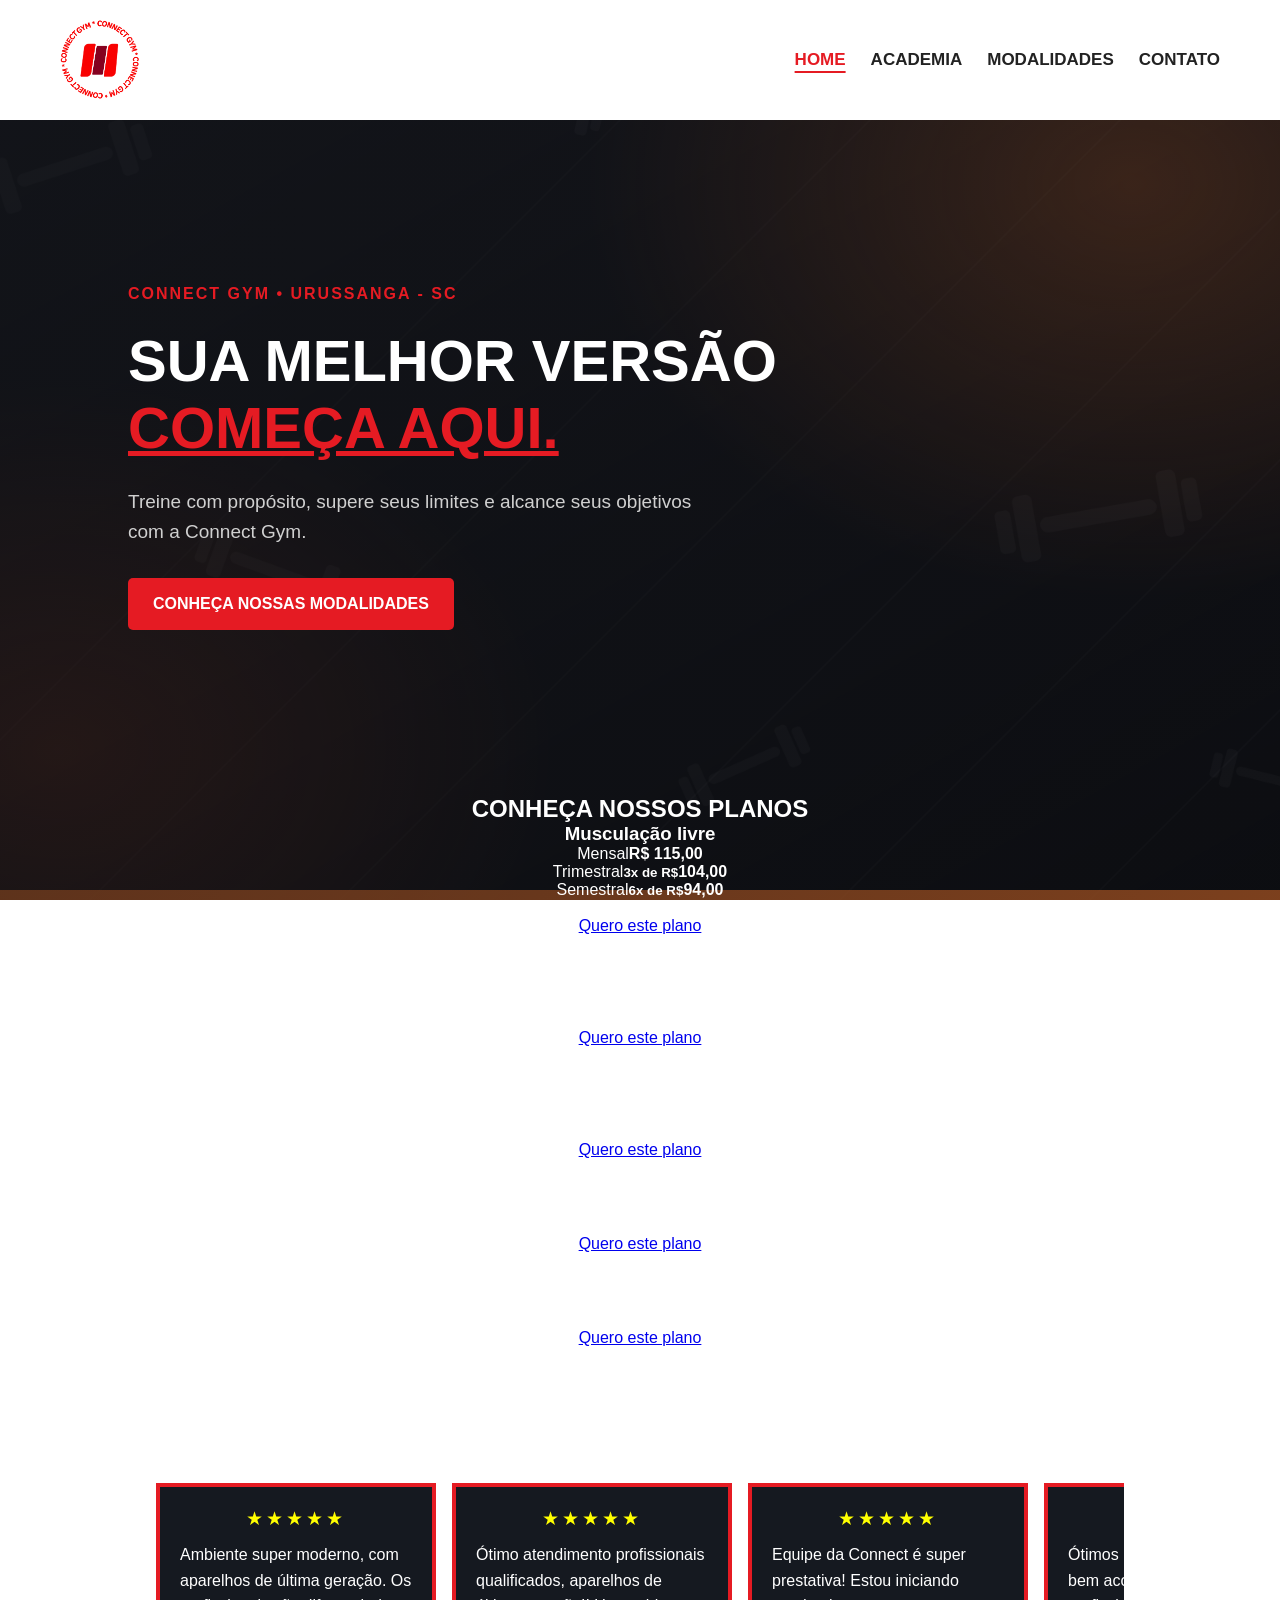
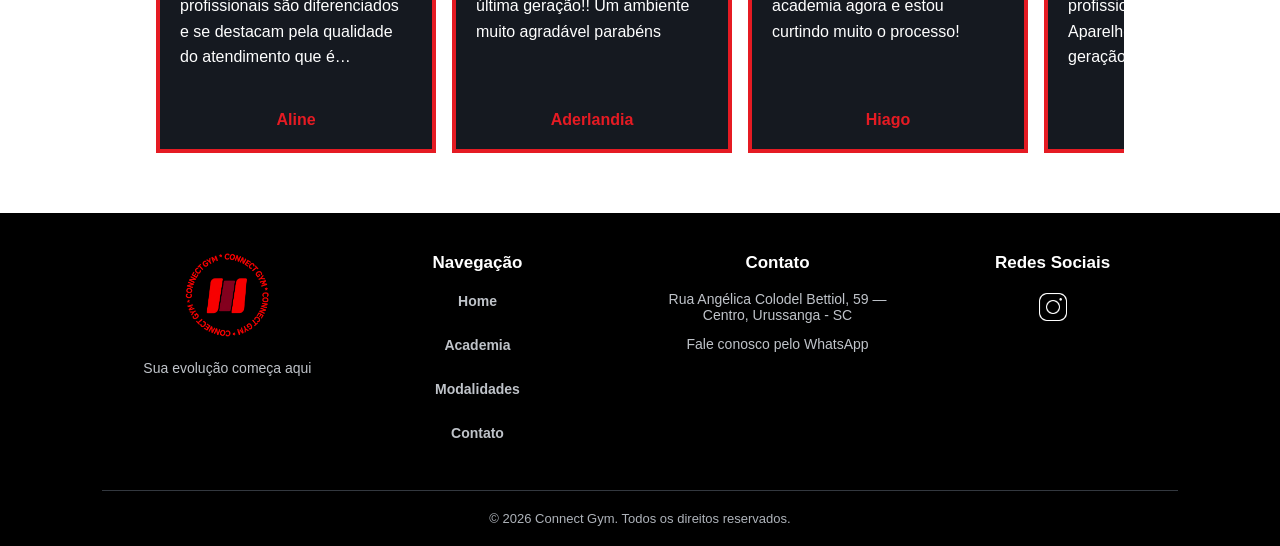
==== commit 1a35c1df: "Update index.html" ====
--- a/index.html
+++ b/index.html
@@ -52,12 +52,70 @@
             </a>
         </section>
 
-        <section class="planos">
-            <p>coloca as imagens aqui</p>
-        </section>
+      <section class="planos">
+    <h2> CONHEÇA NOSSOS PLANOS</h2>
+
+    <ul class="grade-planos">
+        <li class="plano">
+            <h3>Musculação livre</h3>
+            <p class="linha-preco"><span>Mensal</span><strong>R$ 115,00</strong></p>
+            <p class="linha-preco"><span>Trimestral</span><strong><small>3x de R$</small>104,00</strong></p>
+            <p class="linha-preco"><span>Semestral</span><strong><small>6x de R$</small>94,00</strong></p>
+            <p class="linha-preco"><span>Anual</span><strong><small>12x de R$</small>84,00</strong></p>
+            <a href="https://wa.me/5548991204693?text=Ol%C3%A1!%20Gostaria%20de%20saber%20mais%20sobre%20a%20Connect%20Gym."
+                target="_blank" rel="noopener" class="botao-plano">Quero este plano</a>
+        </li>
+
+        <li class="plano">
+            <h3>3x na semana</h3>
+            <p class="linha-preco"><span>Mensal</span><strong>R$ 94,90</strong></p>
+            <p class="linha-preco"><span>Trimestral</span><strong>R$ 84,90</strong></p>
+            <p class="linha-preco"><span>Semestral</span><strong>R$ 74,90</strong></p>
+            <p class="linha-preco"><span>Anual</span><strong>R$ 74,90</strong></p>
+            <a href="https://wa.me/5548991204693?text=Ol%C3%A1!%20Gostaria%20de%20saber%20mais%20sobre%20a%20Connect%20Gym."
+                target="_blank" rel="noopener" class="botao-plano">Quero este plano</a>
+        </li>
+
+        <li class="plano">
+            <h3>Musculação família</h3>
+            <p class="linha-preco"><span>Mensal</span><strong>R$ 99,90</strong></p>
+            <p class="linha-preco"><span>Trimestral</span><strong>R$ 94,90</strong></p>
+            <p class="linha-preco"><span>Semestral</span><strong>R$ 84,90</strong></p>
+            <p class="linha-preco"><span>Anual</span><strong>R$ 80,90</strong></p>
+            <a href="https://wa.me/5548991204693?text=Ol%C3%A1!%20Gostaria%20de%20saber%20mais%20sobre%20a%20Connect%20Gym."
+                target="_blank" rel="noopener" class="botao-plano">Quero este plano</a>
+        </li>
+
+        <li class="plano">
+            <h3>Runners</h3>
+            <p class="linha-preco"><span>Mensal</span><strong>R$ 119,90</strong></p>
+            <p class="linha-preco"><span>Trimestral</span><strong>R$ 113,90</strong></p>
+            <p class="linha-preco"><span>Semestral</span><strong>R$ 107,91</strong></p>
+            <a href="https://wa.me/5548991204693?text=Ol%C3%A1!%20Gostaria%20de%20saber%20mais%20sobre%20a%20Connect%20Gym."
+                target="_blank" rel="noopener" class="botao-plano">Quero este plano</a>
+        </li>
+
+        <li class="plano">
+            <h3>Runners + musculação</h3>
+            <p class="linha-preco"><span>Mensal</span><strong>R$ 185,90</strong></p>
+            <p class="linha-preco"><span>Trimestral</span><strong>R$ 176,60</strong></p>
+            <p class="linha-preco"><span>Semestral</span><strong>R$ 167,30</strong></p>
+            <a href="https://wa.me/5548991204693?text=Ol%C3%A1!%20Gostaria%20de%20saber%20mais%20sobre%20a%20Connect%20Gym."
+                target="_blank" rel="noopener"class="botao-plano">Quero este plano</a>
+        </li>
+
+        <li class="plano convenio">
+            <h3>Convênio</h3>
+            <strong>R$ 94,90</strong>
+            <p>Musculação livre</p>
+        </li>
+    </ul>
+
+    <p class="nota-planos" >Pacotes de 3, 6 e 12 meses parcelados no cartão de crédito ou à vista</p>
+</section>
 
         <section class="avaliacoes">
-            <h2>Avaliações</h2>
+            <h2>AVALIAÇÕES</h2>
 
             <ul class="avaliacoes-lista">
                 <li class="avaliacao">
@@ -165,4 +223,4 @@
      <script src="js/carrossel-planos.js" defer></script>
 </body>
 
-</html>+</html>
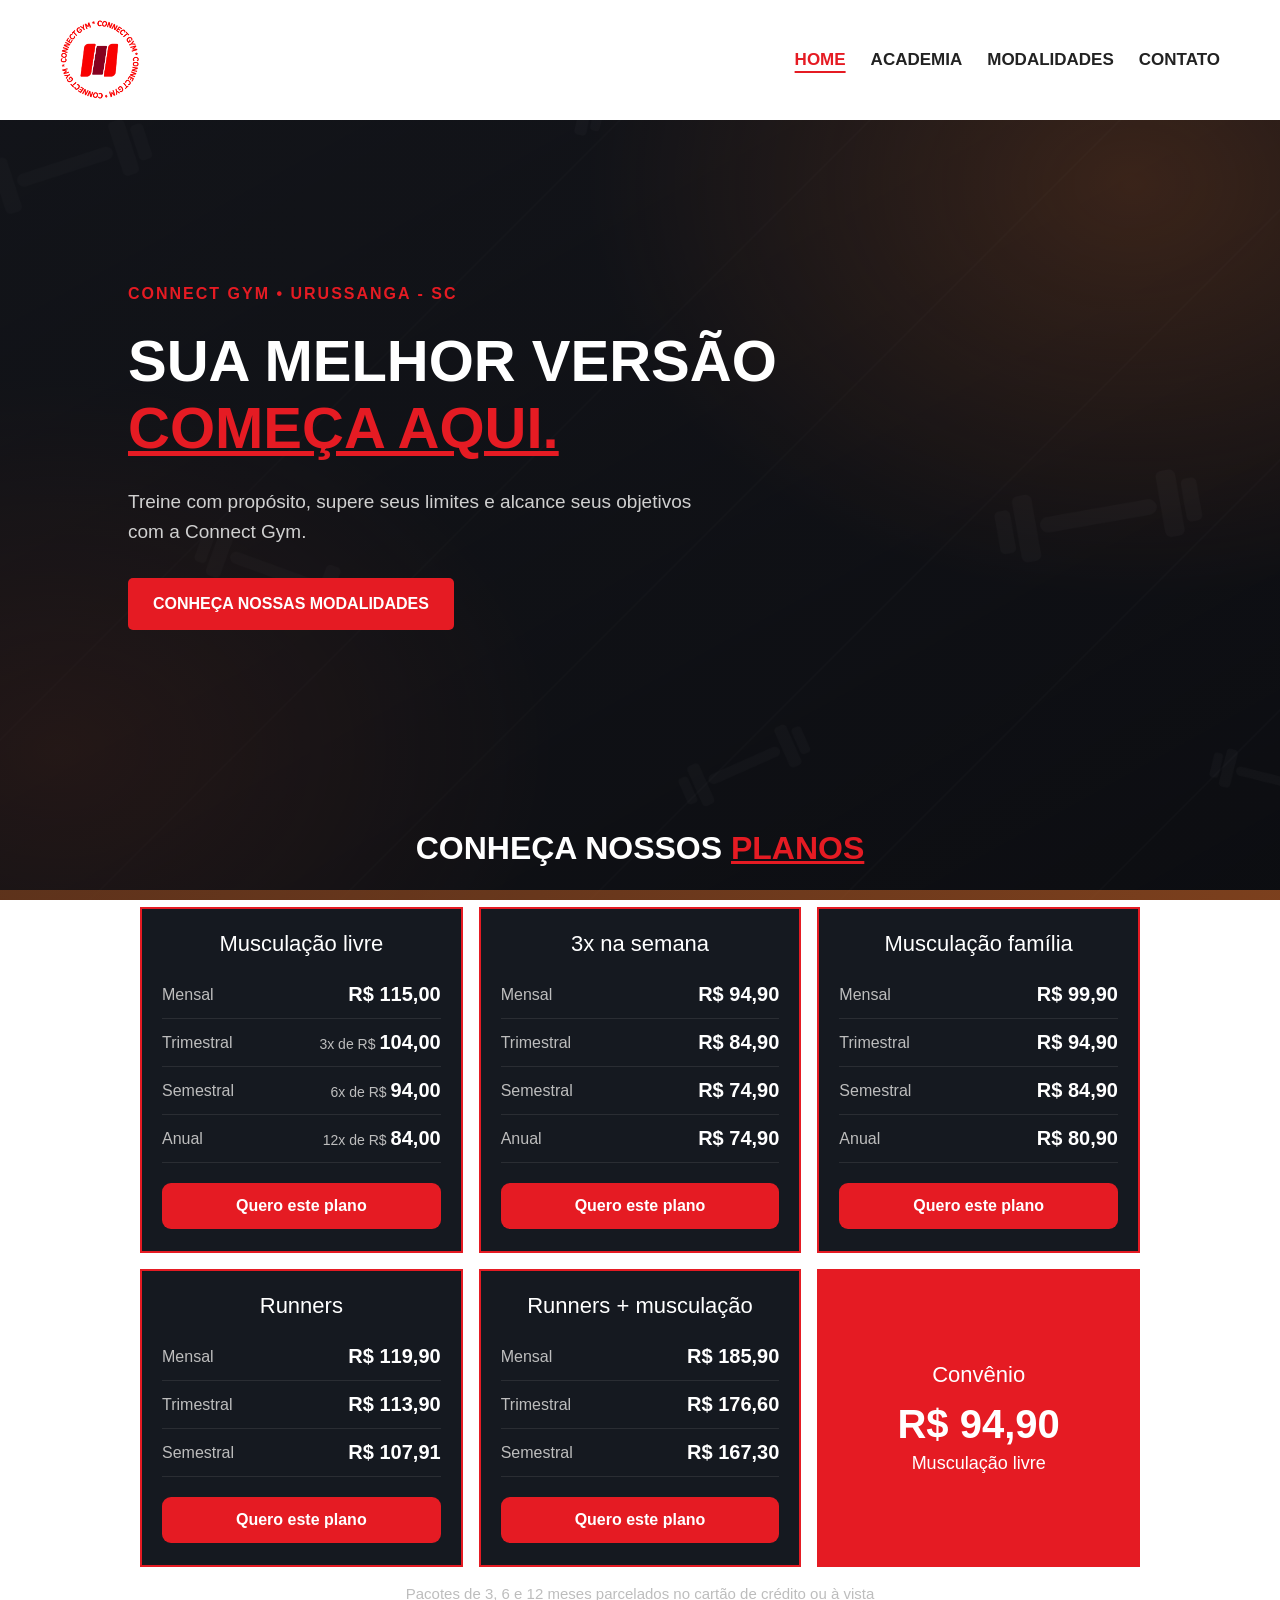
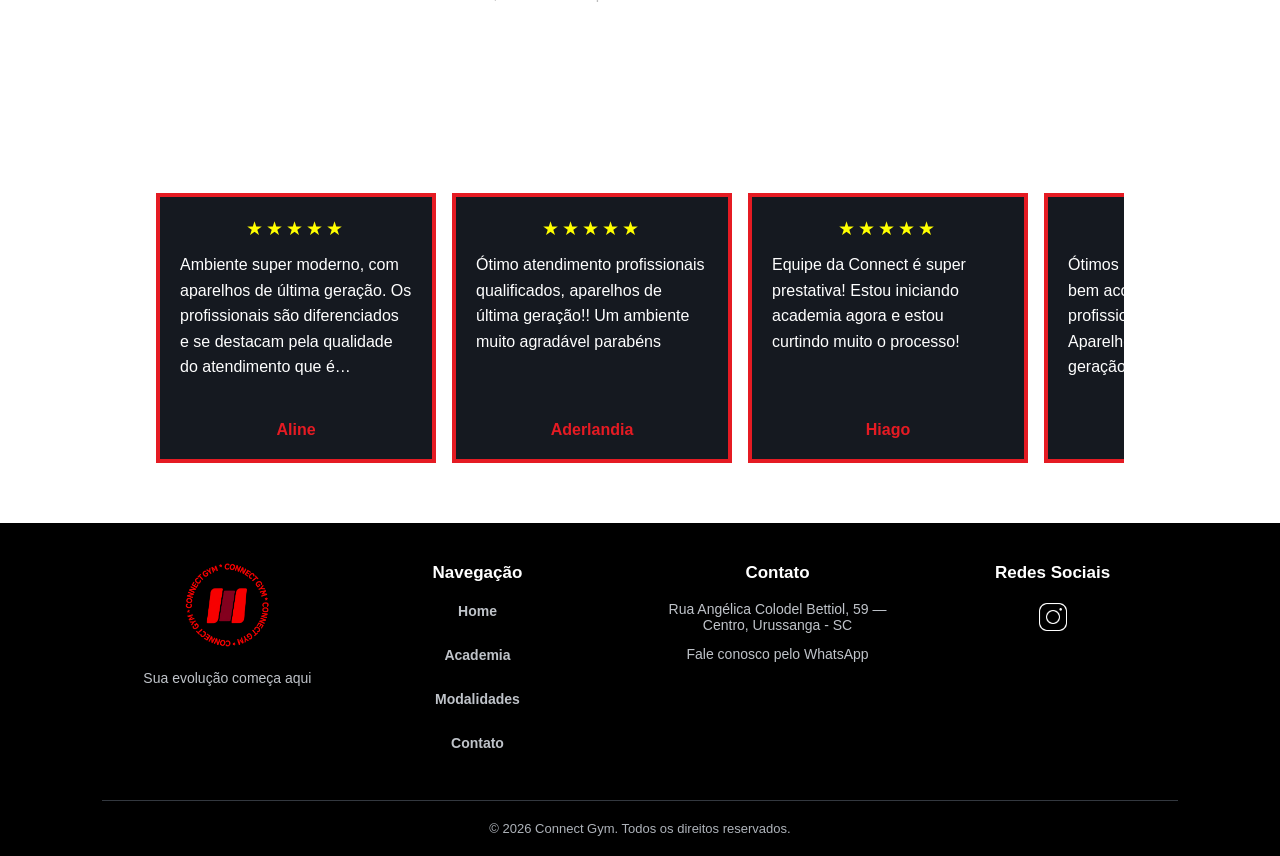
==== commit c6229a7a: "acho que terminou" ====
--- a/index.html
+++ b/index.html
@@ -1,5 +1,5 @@
 <!DOCTYPE html>
-<html lang="pt">
+<html lang="pt-BR">
 
 <head>
     <meta charset="UTF-8">
@@ -12,8 +12,7 @@
 
     <link rel="shortcut icon" href="imagens/logoacademia.png" type="image/x-icon">
     <link rel="stylesheet" href="estilo/estilo.css">
-    <link rel="stylesheet" href="estilo/rodape.css">
-    <link rel="stylesheet" href="estilo/header.css">
+    <link rel="stylesheet" href="estilo/header-footer.css">
 </head>
 
 <body>
@@ -52,70 +51,70 @@
             </a>
         </section>
 
-      <section class="planos">
-    <h2> CONHEÇA NOSSOS PLANOS</h2>
-
-    <ul class="grade-planos">
-        <li class="plano">
-            <h3>Musculação livre</h3>
-            <p class="linha-preco"><span>Mensal</span><strong>R$ 115,00</strong></p>
-            <p class="linha-preco"><span>Trimestral</span><strong><small>3x de R$</small>104,00</strong></p>
-            <p class="linha-preco"><span>Semestral</span><strong><small>6x de R$</small>94,00</strong></p>
-            <p class="linha-preco"><span>Anual</span><strong><small>12x de R$</small>84,00</strong></p>
-            <a href="https://wa.me/5548991204693?text=Ol%C3%A1!%20Gostaria%20de%20saber%20mais%20sobre%20a%20Connect%20Gym."
-                target="_blank" rel="noopener" class="botao-plano">Quero este plano</a>
-        </li>
-
-        <li class="plano">
-            <h3>3x na semana</h3>
-            <p class="linha-preco"><span>Mensal</span><strong>R$ 94,90</strong></p>
-            <p class="linha-preco"><span>Trimestral</span><strong>R$ 84,90</strong></p>
-            <p class="linha-preco"><span>Semestral</span><strong>R$ 74,90</strong></p>
-            <p class="linha-preco"><span>Anual</span><strong>R$ 74,90</strong></p>
-            <a href="https://wa.me/5548991204693?text=Ol%C3%A1!%20Gostaria%20de%20saber%20mais%20sobre%20a%20Connect%20Gym."
-                target="_blank" rel="noopener" class="botao-plano">Quero este plano</a>
-        </li>
-
-        <li class="plano">
-            <h3>Musculação família</h3>
-            <p class="linha-preco"><span>Mensal</span><strong>R$ 99,90</strong></p>
-            <p class="linha-preco"><span>Trimestral</span><strong>R$ 94,90</strong></p>
-            <p class="linha-preco"><span>Semestral</span><strong>R$ 84,90</strong></p>
-            <p class="linha-preco"><span>Anual</span><strong>R$ 80,90</strong></p>
-            <a href="https://wa.me/5548991204693?text=Ol%C3%A1!%20Gostaria%20de%20saber%20mais%20sobre%20a%20Connect%20Gym."
-                target="_blank" rel="noopener" class="botao-plano">Quero este plano</a>
-        </li>
-
-        <li class="plano">
-            <h3>Runners</h3>
-            <p class="linha-preco"><span>Mensal</span><strong>R$ 119,90</strong></p>
-            <p class="linha-preco"><span>Trimestral</span><strong>R$ 113,90</strong></p>
-            <p class="linha-preco"><span>Semestral</span><strong>R$ 107,91</strong></p>
-            <a href="https://wa.me/5548991204693?text=Ol%C3%A1!%20Gostaria%20de%20saber%20mais%20sobre%20a%20Connect%20Gym."
-                target="_blank" rel="noopener" class="botao-plano">Quero este plano</a>
-        </li>
-
-        <li class="plano">
-            <h3>Runners + musculação</h3>
-            <p class="linha-preco"><span>Mensal</span><strong>R$ 185,90</strong></p>
-            <p class="linha-preco"><span>Trimestral</span><strong>R$ 176,60</strong></p>
-            <p class="linha-preco"><span>Semestral</span><strong>R$ 167,30</strong></p>
-            <a href="https://wa.me/5548991204693?text=Ol%C3%A1!%20Gostaria%20de%20saber%20mais%20sobre%20a%20Connect%20Gym."
-                target="_blank" rel="noopener"class="botao-plano">Quero este plano</a>
-        </li>
-
-        <li class="plano convenio">
-            <h3>Convênio</h3>
-            <strong>R$ 94,90</strong>
-            <p>Musculação livre</p>
-        </li>
-    </ul>
-
-    <p class="nota-planos" >Pacotes de 3, 6 e 12 meses parcelados no cartão de crédito ou à vista</p>
-</section>
+        <section class="planos">
+            <h2> CONHEÇA NOSSOS <span>PLANOS</span></h2>
+
+            <ul class="grade-planos">
+                <li class="plano">
+                    <h3>Musculação livre</h3>
+                    <p class="linha-preco"><span>Mensal</span><strong>R$ 115,00</strong></p>
+                    <p class="linha-preco"><span   >Trimestral</span><strong><small>3x de R$</small>104,00</strong></p>
+                    <p class="linha-preco"><span>Semestral</span><strong><small>6x de R$</small>94,00</strong></p>
+                    <p class="linha-preco"><span>Anual</span><strong><small>12x de R$</small>84,00</strong></p>
+                    <a href="https://wa.me/5548991204693?text=Ol%C3%A1!%20Gostaria%20de%20saber%20mais%20sobre%20a%20Connect%20Gym."
+                        target="_blank" rel="noopener" class="botao-plano">Quero este plano</a>
+                </li>
+
+                <li class="plano">
+                    <h3>3x na semana</h3>
+                    <p class="linha-preco"><span>Mensal</span><strong>R$ 94,90</strong></p>
+                    <p class="linha-preco"><span>Trimestral</span><strong>R$ 84,90</strong></p>
+                    <p class="linha-preco"><span>Semestral</span><strong>R$ 74,90</strong></p>
+                    <p class="linha-preco"><span>Anual</span><strong>R$ 74,90</strong></p>
+                    <a href="https://wa.me/5548991204693?text=Ol%C3%A1!%20Gostaria%20de%20saber%20mais%20sobre%20a%20Connect%20Gym."
+                        target="_blank" rel="noopener" class="botao-plano">Quero este plano</a>
+                </li>
+
+                <li class="plano">
+                    <h3>Musculação família</h3>
+                    <p class="linha-preco"><span>Mensal</span><strong>R$ 99,90</strong></p>
+                    <p class="linha-preco"><span>Trimestral</span><strong>R$ 94,90</strong></p>
+                    <p class="linha-preco"><span>Semestral</span><strong>R$ 84,90</strong></p>
+                    <p class="linha-preco"><span>Anual</span><strong>R$ 80,90</strong></p>
+                    <a href="https://wa.me/5548991204693?text=Ol%C3%A1!%20Gostaria%20de%20saber%20mais%20sobre%20a%20Connect%20Gym."
+                        target="_blank" rel="noopener" class="botao-plano">Quero este plano</a>
+                </li>
+
+                <li class="plano">
+                    <h3>Runners</h3>
+                    <p class="linha-preco"><span>Mensal</span><strong>R$ 119,90</strong></p>
+                    <p class="linha-preco"><span>Trimestral</span><strong>R$ 113,90</strong></p>
+                    <p class="linha-preco"><span>Semestral</span><strong>R$ 107,91</strong></p>
+                    <a href="https://wa.me/5548991204693?text=Ol%C3%A1!%20Gostaria%20de%20saber%20mais%20sobre%20a%20Connect%20Gym."
+                        target="_blank" rel="noopener" class="botao-plano">Quero este plano</a>
+                </li>
+
+                <li class="plano">
+                    <h3>Runners + musculação</h3>
+                    <p class="linha-preco"><span>Mensal</span><strong>R$ 185,90</strong></p>
+                    <p class="linha-preco"><span>Trimestral</span><strong>R$ 176,60</strong></p>
+                    <p class="linha-preco"><span>Semestral</span><strong>R$ 167,30</strong></p>
+                    <a href="https://wa.me/5548991204693?text=Ol%C3%A1!%20Gostaria%20de%20saber%20mais%20sobre%20a%20Connect%20Gym."
+                        target="_blank" rel="noopener" class="botao-plano">Quero este plano</a>
+                </li>
+
+                <li class="plano convenio">
+                    <h3>Convênio</h3>
+                    <strong>R$ 94,90</strong>
+                    <p>Musculação livre</p>
+                </li>
+            </ul>
+
+            <p class="nota-planos">Pacotes de 3, 6 e 12 meses parcelados no cartão de crédito ou à vista</p>
+        </section>
 
         <section class="avaliacoes">
-            <h2>AVALIAÇÕES</h2>
+            <h2>CONFIRA AS AVALIAÇÕES DOS NOSSOS CLIENTES</h2>
 
             <ul class="avaliacoes-lista">
                 <li class="avaliacao">
@@ -173,8 +172,6 @@
         </section>
     </main>
 
-
-
     <footer>
 
         <section class="rodape-identidade">
@@ -220,7 +217,7 @@
         </section>
     </footer>
 
-     <script src="js/carrossel-planos.js" defer></script>
+    <script src="js/carrossel-planos.js" defer></script>
 </body>
 
-</html>
+</html>
--- a/estilo/estilo.css
+++ b/estilo/estilo.css
@@ -9,6 +9,7 @@
     font-family: Arial, Helvetica, sans-serif;
 }
 
+/* Configurações do fundo e da estrutura da página */
 body {
     color: white;
     min-height: 100vh;
@@ -17,56 +18,19 @@
     text-align: center;
 
     background-image:
-    linear-gradient(90deg, rgba(13, 16, 20, 0.55), rgba(13, 16, 20, 0.35)),
-    url(../imagens/fundo-academia.png);
+        linear-gradient(90deg, rgba(13, 16, 20, 0.55), rgba(13, 16, 20, 0.35)),
+        url(../imagens/fundo-academia.png);
+
     background-size: cover;
     background-position: center;
     background-repeat: no-repeat;
     background-attachment: fixed;
 }
 
-/* CABEÇALHO */
-header {
-    background-color: white;
-    display: flex;
-    justify-content: space-between;
-    align-items: center;
-    padding: 10px 8px;
-    gap: 20px;
-}
-
-.logo img {
-    width: 75px;
-    display: block;
-}
-
-nav ul {
-    display: flex;
-    list-style: none;
-    gap: 25px;
-}
-
-nav a {
-    color: #222;
-    text-decoration: none;
-    font-weight: bold;
-}
-
-nav a:hover {
-    color: #E51B23;
-    text-decoration: underline;
-    transition: .2s;
-}
-
-nav a.ativo {
-    color: #E51B23;
-    text-decoration: underline;
-    text-decoration-color: #E51B23;
-    text-decoration-thickness: 2px;
-    text-underline-offset: 6px;
-}
 
 /* BANNER INICIAL */
+
+/* Posicionamento dos textos e do botão do banner */
 .inicio {
     min-height: 75vh;
     display: flex;
@@ -77,6 +41,7 @@
     text-align: left;
 }
 
+/* Texto pequeno acima do título */
 .inicio .destaque {
     color: #E51B23;
     font-size: 16px;
@@ -85,6 +50,7 @@
     margin-bottom: 25px;
 }
 
+/* Título principal do banner */
 .inicio h1 {
     color: white;
     font-size: 58px;
@@ -93,11 +59,14 @@
     margin-bottom: 25px;
 }
 
-h1 span {
+/* Cor vermelha e sublinhado dos textos destacados */
+.inicio h1 span,
+.planos h2 span {
     color: #E51B23;
     text-decoration: underline;
 }
 
+/* Texto que aparece abaixo do título */
 .inicio > p:not(.destaque) {
     color: #D0D0D0;
     font-size: 19px;
@@ -106,7 +75,7 @@
     margin-bottom: 30px;
 }
 
-/* BOTÃO */
+/* Botão que leva até a página de modalidades */
 .inicio .botao {
     display: inline-block;
     background-color: #E51B23;
@@ -119,33 +88,157 @@
     transition: background-color .3s ease;
 }
 
+/* Muda a cor do botão ao passar o mouse */
 .inicio .botao:hover {
     background-color: #B9141B;
 }
 
 
-/* CARROSSEL DE PLANOS */
-
-#moldura {
-    width: 25vw;
-    height: 50vh;
-}
-
-.planos h1 {
+/* PLANOS */
+
+/* Espaçamento da seção de planos */
+.planos {
+    padding: 35px 20px 55px;
+}
+
+/* Título da seção */
+.planos h2 {
+    text-align: center;
+    font-size: 32px;
+    margin-bottom: 40px;
+}
+
+/* Organização dos cartões em uma grade */
+.grade-planos {
+    display: grid;
+    grid-template-columns: repeat(auto-fit, minmax(260px, 1fr));
+    gap: 16px;
+    max-width: 1000px;
+    margin: 0 auto;
+    list-style: none;
+}
+
+/* Aparência dos cartões de cada plano */
+.plano {
+    display: flex;
+    flex-direction: column;
+    background: #151920;
+    border: 2px solid #E51B23;
+    padding: 22px 20px;
+}
+
+/* Nome de cada plano */
+.plano h3 {
+    font-size: 22px;
+    font-weight: 500;
+    text-align: center;
+    margin-bottom: 14px;
+}
+
+/* Organização das durações e dos preços */
+.linha-preco {
+    display: flex;
+    justify-content: space-between;
+    align-items: center;
+    gap: 10px;
+    padding: 12px 0;
+    border-bottom: 1px solid #2a2d33;
+    font-size: 16px;
+    color: #bdbdbd;
+}
+
+/* Espaço entre os preços e o botão */
+.linha-preco:last-of-type {
+    margin-bottom: 20px;
+}
+
+/* Valores dos planos */
+.linha-preco strong {
+    font-size: 20px;
+    color: #ffffff;
+    text-align: right;
+    white-space: nowrap;
+}
+
+/* Textos menores que aparecem junto aos valores */
+.linha-preco small {
+    font-size: 14px;
+    font-weight: 400;
+    color: #bdbdbd;
+    margin-right: 4px;
+}
+
+/* Botão para entrar em contato sobre o plano */
+.plano .botao-plano,
+.plano .botao-plano:visited {
+    display: block;
+    margin-top: auto;
+    padding: 14px 15px;
+    text-align: center;
+    text-decoration: none;
+    font-weight: bold;
+    color: white;
+    background-color: #E51B23;
+    border-radius: 9px;
+    transition: background-color 0.3s ease;
+}
+
+/* Muda a cor do botão ao passar o mouse */
+.plano .botao-plano:hover {
+    background-color: #B9141B;
+}
+
+/* Cartão do convênio, com fundo vermelho */
+.plano.convenio {
+    background: #E51B23;
+    border-color: #E51B23;
+    justify-content: center;
+    text-align: center;
+}
+
+/* Espaçamento do nome do convênio */
+.plano.convenio h3 {
+    margin-bottom: 8px;
+}
+
+/* Preço do convênio em tamanho maior */
+.plano.convenio strong {
+    display: block;
     font-size: 40px;
-    margin-bottom: 20px;
-}
-
-
+    margin: 6px 0;
+}
+
+/* Texto que aparece abaixo do preço do convênio */
+.plano.convenio p {
+    font-size: 18px;
+    color: #ffffff;
+}
+
+/* Aviso sobre as formas de pagamento dos planos */
+.nota-planos {
+    text-align: center;
+    font-size: 15px;
+    color: #bdbdbd;
+    margin-top: 18px;
+}
 
 
 /* AVALIAÇÕES */
+
+/* Largura e posicionamento da seção */
 .avaliacoes {
     width: min(100%, 1000px);
     margin: 24px auto 40px;
     padding: 0 16px;
 }
 
+/* Título das avaliações */
+.avaliacoes h2 {
+    margin-top: 70px;
+    margin-bottom: 30px;
+}
+
+/* Cartões organizados lado a lado, com rolagem horizontal */
 .avaliacoes-lista {
     display: flex;
     align-items: stretch;
@@ -154,10 +247,12 @@
     scroll-snap-type: x mandatory;
     padding: 8px 4px 20px;
     list-style: none;
+
     scrollbar-width: thin;
     scrollbar-color: #E51B23 #151920;
 }
 
+/* Aparência e organização de cada avaliação */
 .avaliacao {
     flex: 0 0 min(280px, 80%);
     height: 270px;
@@ -170,6 +265,7 @@
     text-align: left;
 }
 
+/* Cinco estrelas que aparecem no início de cada avaliação */
 .avaliacao::before {
     content: "★★★★★";
     display: block;
@@ -180,6 +276,7 @@
     text-align: center;
 }
 
+/* Texto da avaliação, limitado a cinco linhas */
 .avaliacao-texto {
     display: -webkit-box;
     -webkit-line-clamp: 5;
@@ -190,6 +287,7 @@
     line-height: 1.6;
 }
 
+/* Nome de quem deixou a avaliação */
 .avaliacao-nome {
     margin-top: auto;
     font-weight: bold;
@@ -197,26 +295,13 @@
     text-align: center;
 }
 
+
 /* RESPONSIVIDADE */
+
+/* Ajustes para telas menores, como celulares */
 @media (max-width: 600px) {
 
-    header {
-        flex-direction: column;
-        padding: 12px 8px;
-        gap: 8px;
-    }
-
-    nav ul {
-        flex-wrap: nowrap;
-        justify-content: center;
-        gap: clamp(8px, 3vw, 16px);
-    }
-
-    nav a {
-        font-size: clamp(11px, 3.3vw, 14px);
-        white-space: nowrap;
-    }
-
+    /* Banner */
     .inicio {
         min-height: 65vh;
         padding: 55px 7%;
@@ -234,6 +319,44 @@
         font-size: 16px;
     }
 
+
+    /* Planos */
+    .planos {
+        padding: 30px 12px 40px;
+    }
+
+    .planos h2 {
+        font-size: 24px;
+    }
+
+    /* Mostra um cartão por linha no celular */
+    .grade-planos {
+        grid-template-columns: 1fr;
+        gap: 12px;
+    }
+
+    .plano {
+        padding: 16px;
+    }
+
+    .plano h3 {
+        font-size: 19px;
+    }
+
+    .linha-preco {
+        font-size: 14px;
+    }
+
+    .linha-preco strong {
+        font-size: 17px;
+    }
+
+    .plano.convenio strong {
+        font-size: 32px;
+    }
+
+
+    /* Avaliações */
     .avaliacoes {
         padding: 0 12px;
         margin-bottom: 30px;
--- a/estilo/header-footer.css
+++ b/estilo/header-footer.css
@@ -0,0 +1,192 @@
+
+@charset "UTF-8";
+
+/* Cabeçalho */
+header {
+    background-color: white;
+    display: flex;
+    justify-content: space-between;
+    align-items: center;
+    padding: 10px;
+    gap: 20px;
+}
+
+.logo img {
+    width: 80px;
+    height: 80px;
+    display: block;
+    margin: 10px;
+    margin-left: 50px;
+}
+
+/* Menu de navegação */
+nav {
+    margin-right: 50px;
+    font-size: 17px;
+}
+
+nav ul {
+    display: flex;
+    list-style: none;
+    gap: 25px;
+}
+
+nav a {
+    color: #222222;
+    text-decoration: none;
+    font-weight: bold;
+}
+
+nav a:hover {
+    color: #E51B23;
+    text-decoration: underline;
+    transition: 0.2s;
+}
+
+/* Destaque da página atual no menu */
+nav a.ativo {
+    color: #E51B23;
+    text-decoration: underline;
+    text-decoration-color: #E51B23;
+    text-decoration-thickness: 2px;
+    text-underline-offset: 6px;
+}
+
+/* Ajustes do cabeçalho para celulares */
+@media (max-width: 600px) {
+
+    header {
+        flex-direction: column;
+        padding: 12px 8px;
+        gap: 8px;
+    }
+
+    .logo img {
+        margin: 0px;
+    }
+
+    nav {
+        margin: 0px;
+        margin-top: 10px;
+    }
+
+    nav ul {
+        flex-wrap: nowrap;
+        justify-content: center;
+        gap: clamp(8px, 3vw, 16px);
+    }
+
+    nav a {
+        font-size: clamp(11px, 3.3vw, 14px);
+        white-space: nowrap;
+    }
+}
+
+/* Rodapé */
+footer {
+    background-color: black;
+    color: white;
+    padding: 40px 8% 20px;
+    text-align: center;
+    display: grid;
+    grid-template-columns: repeat(4, 1fr);
+    gap: 35px 25px;
+}
+
+/* Títulos das seções do rodapé */
+footer h3 {
+    font-size: 17px;
+    margin-bottom: 18px;
+    color: white;
+}
+
+/* Logo e identidade da academia */
+.logo-rodape {
+    display: flex;
+    justify-content: center;
+    align-items: center;
+    margin-bottom: 10px;
+}
+
+.logo-rodape img {
+    width: 85px;
+    margin-bottom: 12px;
+}
+
+.rodape-identidade p {
+    color: #BFC3C9;
+    font-size: 14px;
+}
+
+/* Links de navegação do rodapé */
+.rodape-navegacao ul {
+    list-style: none;
+    display: flex;
+    flex-direction: column;
+    gap: 12px;
+}
+
+.rodape-navegacao li {
+    margin-bottom: 12px;
+}
+
+/* Links e informações de contato */
+.rodape-navegacao a,
+.rodape-contato a {
+    color: #BFC3C9;
+    text-decoration: none;
+    font-size: 14px;
+    transition: 0.2s;
+}
+
+.rodape-contato p {
+    color: #BFC3C9;
+    font-size: 14px;
+    margin-bottom: 12px;
+}
+
+/* Efeito ao passar o mouse nos links */
+.rodape-navegacao a:hover,
+.rodape-contato a:hover {
+    color: #E51B23;
+}
+
+/* Instagram */
+.instagram {
+    display: inline-block;
+}
+
+.instagram img {
+    width: 32px;
+    height: 32px;
+    display: block;
+    transition: 0.2s;
+}
+
+.instagram img:hover {
+    transform: scale(1.15);
+}
+
+/* Direitos autorais */
+.rodape-direitos {
+    grid-column: 1 / -1;
+    border-top: 1px solid #33383F;
+    padding-top: 20px;
+    text-align: center;
+    color: #AEB3BA;
+    font-size: 13px;
+}
+
+/* Ajustes do rodapé para celulares */
+@media (max-width: 600px) {
+
+    footer {
+        grid-template-columns: repeat(2, 1fr);
+        gap: 30px 20px;
+        padding: 30px 7% 20px;
+    }
+
+    .rodape-direitos {
+        grid-column: 1 / -1;
+    }
+}
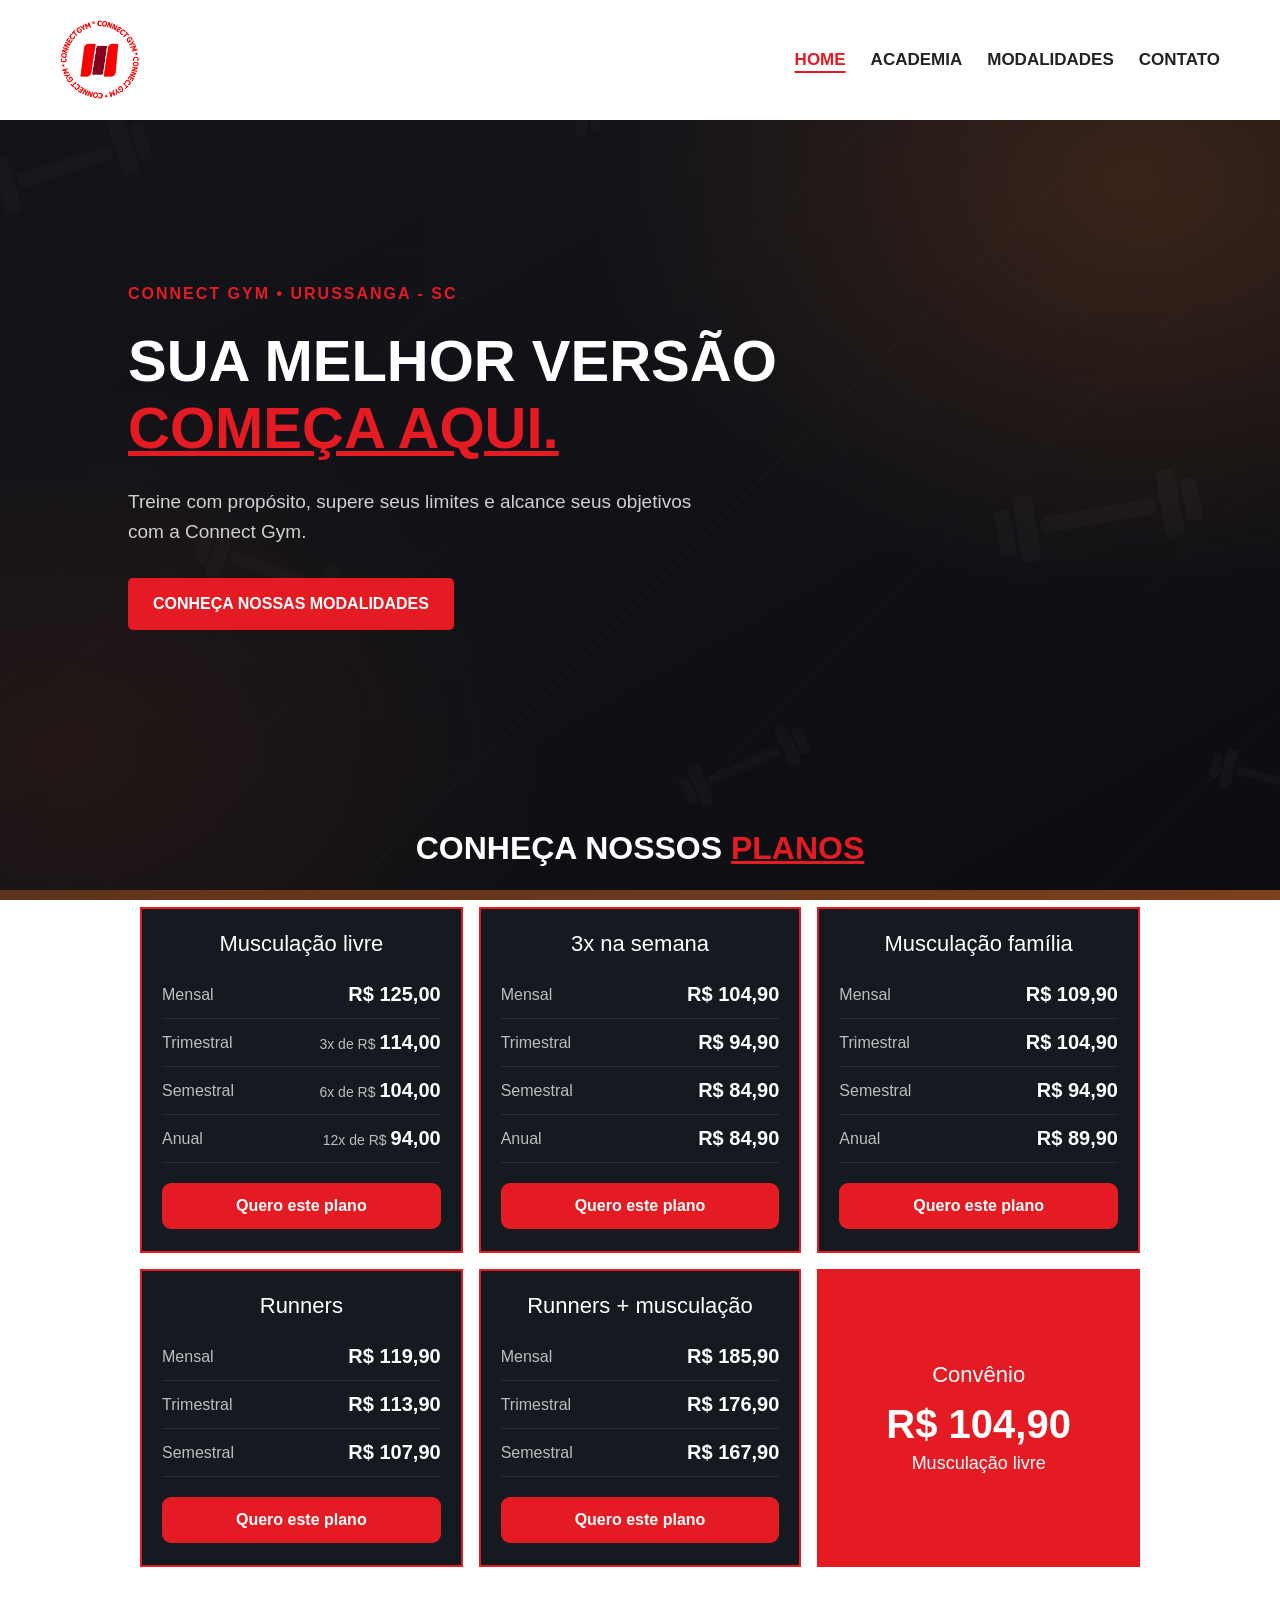
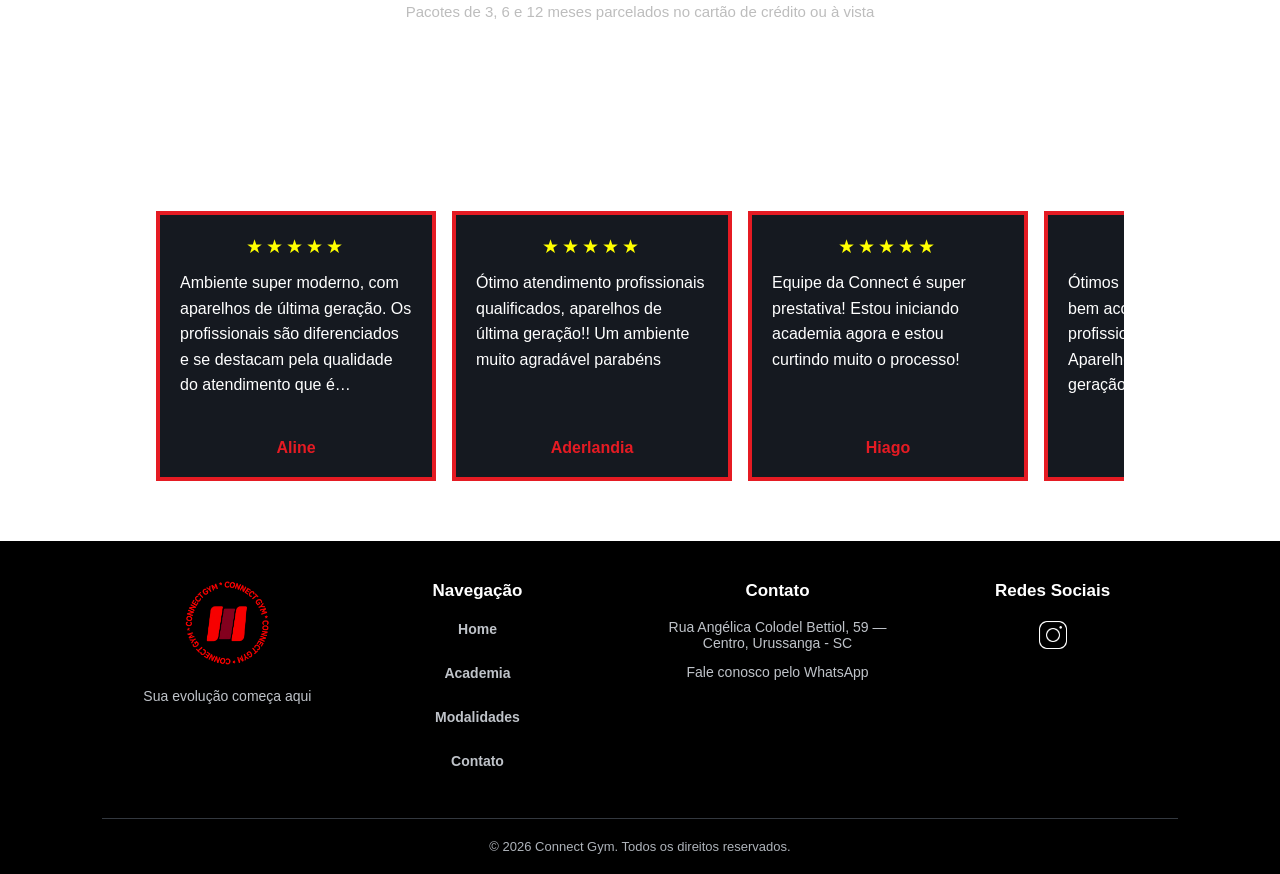
==== commit eb1b0921: "Update index.html" ====
--- a/index.html
+++ b/index.html
@@ -51,67 +51,64 @@
             </a>
         </section>
 
-        <section class="planos">
-            <h2> CONHEÇA NOSSOS <span>PLANOS</span></h2>
-
-            <ul class="grade-planos">
-                <li class="plano">
-                    <h3>Musculação livre</h3>
-                    <p class="linha-preco"><span>Mensal</span><strong>R$ 115,00</strong></p>
-                    <p class="linha-preco"><span   >Trimestral</span><strong><small>3x de R$</small>104,00</strong></p>
-                    <p class="linha-preco"><span>Semestral</span><strong><small>6x de R$</small>94,00</strong></p>
-                    <p class="linha-preco"><span>Anual</span><strong><small>12x de R$</small>84,00</strong></p>
-                    <a href="https://wa.me/5548991204693?text=Ol%C3%A1!%20Gostaria%20de%20saber%20mais%20sobre%20a%20Connect%20Gym."
-                        target="_blank" rel="noopener" class="botao-plano">Quero este plano</a>
-                </li>
-
-                <li class="plano">
-                    <h3>3x na semana</h3>
-                    <p class="linha-preco"><span>Mensal</span><strong>R$ 94,90</strong></p>
-                    <p class="linha-preco"><span>Trimestral</span><strong>R$ 84,90</strong></p>
-                    <p class="linha-preco"><span>Semestral</span><strong>R$ 74,90</strong></p>
-                    <p class="linha-preco"><span>Anual</span><strong>R$ 74,90</strong></p>
-                    <a href="https://wa.me/5548991204693?text=Ol%C3%A1!%20Gostaria%20de%20saber%20mais%20sobre%20a%20Connect%20Gym."
-                        target="_blank" rel="noopener" class="botao-plano">Quero este plano</a>
-                </li>
-
-                <li class="plano">
-                    <h3>Musculação família</h3>
-                    <p class="linha-preco"><span>Mensal</span><strong>R$ 99,90</strong></p>
-                    <p class="linha-preco"><span>Trimestral</span><strong>R$ 94,90</strong></p>
-                    <p class="linha-preco"><span>Semestral</span><strong>R$ 84,90</strong></p>
-                    <p class="linha-preco"><span>Anual</span><strong>R$ 80,90</strong></p>
-                    <a href="https://wa.me/5548991204693?text=Ol%C3%A1!%20Gostaria%20de%20saber%20mais%20sobre%20a%20Connect%20Gym."
-                        target="_blank" rel="noopener" class="botao-plano">Quero este plano</a>
-                </li>
-
-                <li class="plano">
-                    <h3>Runners</h3>
-                    <p class="linha-preco"><span>Mensal</span><strong>R$ 119,90</strong></p>
-                    <p class="linha-preco"><span>Trimestral</span><strong>R$ 113,90</strong></p>
-                    <p class="linha-preco"><span>Semestral</span><strong>R$ 107,91</strong></p>
-                    <a href="https://wa.me/5548991204693?text=Ol%C3%A1!%20Gostaria%20de%20saber%20mais%20sobre%20a%20Connect%20Gym."
-                        target="_blank" rel="noopener" class="botao-plano">Quero este plano</a>
-                </li>
-
-                <li class="plano">
-                    <h3>Runners + musculação</h3>
-                    <p class="linha-preco"><span>Mensal</span><strong>R$ 185,90</strong></p>
-                    <p class="linha-preco"><span>Trimestral</span><strong>R$ 176,60</strong></p>
-                    <p class="linha-preco"><span>Semestral</span><strong>R$ 167,30</strong></p>
-                    <a href="https://wa.me/5548991204693?text=Ol%C3%A1!%20Gostaria%20de%20saber%20mais%20sobre%20a%20Connect%20Gym."
-                        target="_blank" rel="noopener" class="botao-plano">Quero este plano</a>
-                </li>
-
-                <li class="plano convenio">
-                    <h3>Convênio</h3>
-                    <strong>R$ 94,90</strong>
-                    <p>Musculação livre</p>
-                </li>
-            </ul>
-
-            <p class="nota-planos">Pacotes de 3, 6 e 12 meses parcelados no cartão de crédito ou à vista</p>
-        </section>
+      <section class="planos">
+     <h2> CONHEÇA NOSSOS <span>PLANOS</span></h2>
+    
+
+    <ul class="grade-planos">
+        <li class="plano">
+            <h3>Musculação livre</h3>
+            <p class="linha-preco"><span>Mensal</span><strong>R$ 125,00</strong></p>
+            <p class="linha-preco"><span>Trimestral</span><strong><small>3x de R$</small>114,00</strong></p>
+            <p class="linha-preco"><span>Semestral</span><strong><small>6x de R$</small>104,00</strong></p>
+            <p class="linha-preco"><span>Anual</span><strong><small>12x de R$</small>94,00</strong></p>
+            <a href="https://wa.me/5548991204693?text=Ol%C3%A1!%20Gostaria%20de%20saber%20mais%20sobre%20a%20Connect%20Gym." target="_blank" rel="noopener" class="botao-plano">Quero este plano</a>
+        </li>
+
+        <li class="plano">
+            <h3>3x na semana</h3>
+            <p class="linha-preco"><span>Mensal</span><strong>R$ 104,90</strong></p>
+            <p class="linha-preco"><span>Trimestral</span><strong>R$ 94,90</strong></p>
+            <p class="linha-preco"><span>Semestral</span><strong>R$ 84,90</strong></p>
+            <p class="linha-preco"><span>Anual</span><strong>R$ 84,90</strong></p>
+            <a href="https://wa.me/5548991204693?text=Ol%C3%A1!%20Gostaria%20de%20saber%20mais%20sobre%20a%20Connect%20Gym." target="_blank" rel="noopener" class="botao-plano">Quero este plano</a>
+        </li>
+
+        <li class="plano">
+            <h3>Musculação família</h3>
+            <p class="linha-preco"><span>Mensal</span><strong>R$ 109,90</strong></p>
+            <p class="linha-preco"><span>Trimestral</span><strong>R$ 104,90</strong></p>
+            <p class="linha-preco"><span>Semestral</span><strong>R$ 94,90</strong></p>
+            <p class="linha-preco"><span>Anual</span><strong>R$ 89,90</strong></p>
+            <a href="https://wa.me/5548991204693?text=Ol%C3%A1!%20Gostaria%20de%20saber%20mais%20sobre%20a%20Connect%20Gym." target="_blank" rel="noopener" class="botao-plano">Quero este plano</a>
+        </li>
+
+        <li class="plano">
+            <h3>Runners</h3>
+            <p class="linha-preco"><span>Mensal</span><strong>R$ 119,90</strong></p>
+            <p class="linha-preco"><span>Trimestral</span><strong>R$ 113,90</strong></p>
+            <p class="linha-preco"><span>Semestral</span><strong>R$ 107,90</strong></p>
+            <a href="https://wa.me/5548991204693?text=Ol%C3%A1!%20Gostaria%20de%20saber%20mais%20sobre%20a%20Connect%20Gym." target="_blank" rel="noopener" class="botao-plano">Quero este plano</a>
+        </li>
+
+        <li class="plano">
+            <h3>Runners + musculação</h3>
+            <p class="linha-preco"><span>Mensal</span><strong>R$ 185,90</strong></p>
+            <p class="linha-preco"><span>Trimestral</span><strong>R$ 176,90</strong></p>
+            <p class="linha-preco"><span>Semestral</span><strong>R$ 167,90</strong></p>
+            <a href="https://wa.me/5548991204693?text=Ol%C3%A1!%20Gostaria%20de%20saber%20mais%20sobre%20a%20Connect%20Gym." target="_blank" rel="noopener" class="botao-plano">Quero este plano</a>
+        </li>
+
+        <li class="plano convenio">
+            <h3>Convênio</h3>
+            <strong>R$ 104,90</strong>
+            <p>Musculação livre</p>
+        </li>
+    </ul>
+
+    <p class="taxa-adesao">Taxa de adesão <strong>R$ 19,90</strong></p>
+    <p class="nota-planos">Pacotes de 3, 6 e 12 meses parcelados no cartão de crédito ou à vista</p>
+</section>
 
         <section class="avaliacoes">
             <h2>CONFIRA AS AVALIAÇÕES DOS NOSSOS CLIENTES</h2>
@@ -171,6 +168,8 @@
             </ul>
         </section>
     </main>
+
+
 
     <footer>
 
@@ -217,7 +216,7 @@
         </section>
     </footer>
 
-    <script src="js/carrossel-planos.js" defer></script>
+     <script src="js/carrossel-planos.js" defer></script>
 </body>
 
-</html>+</html>
--- a/estilo/estilo.css
+++ b/estilo/estilo.css
@@ -208,7 +208,7 @@
     margin: 6px 0;
 }
 
-/* Texto que aparece abaixo do preço do convênio */
+/* O texto que aparece abaixo do preço do convênio */
 .plano.convenio p {
     font-size: 18px;
     color: #ffffff;
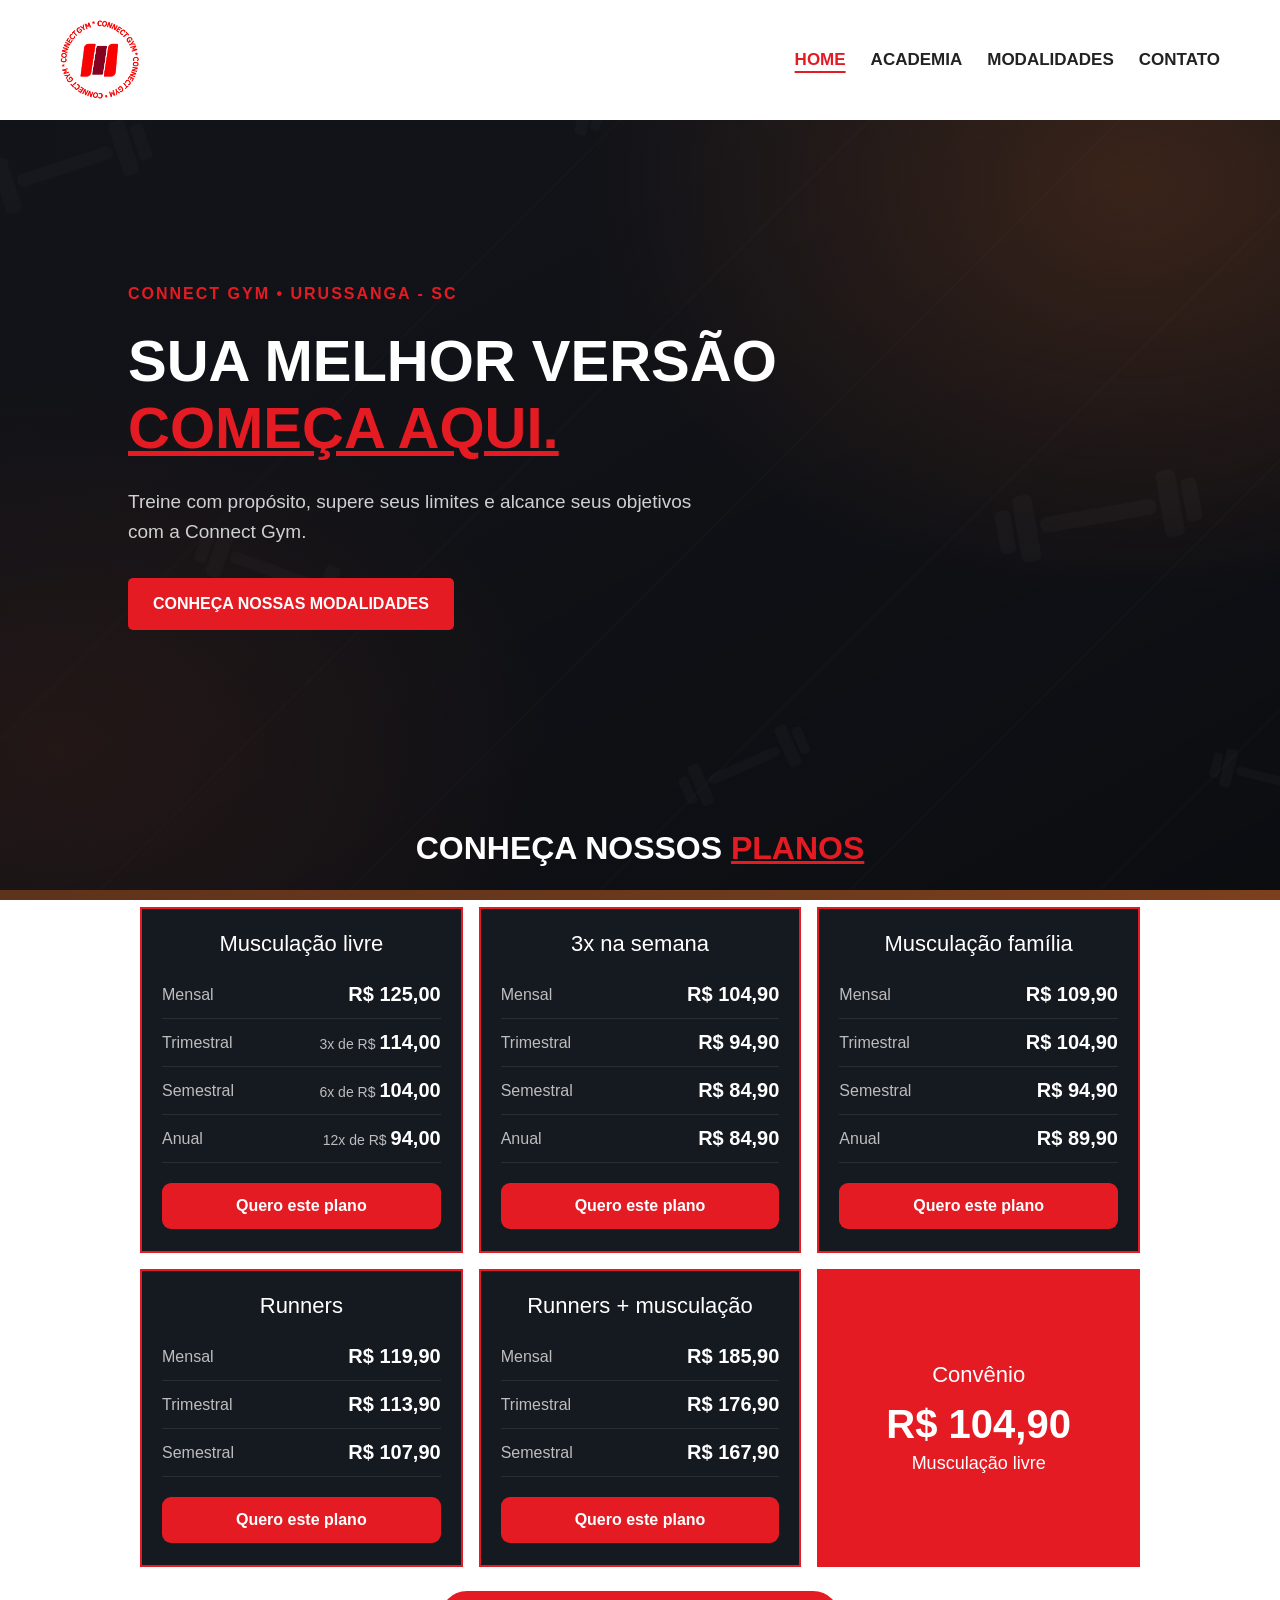
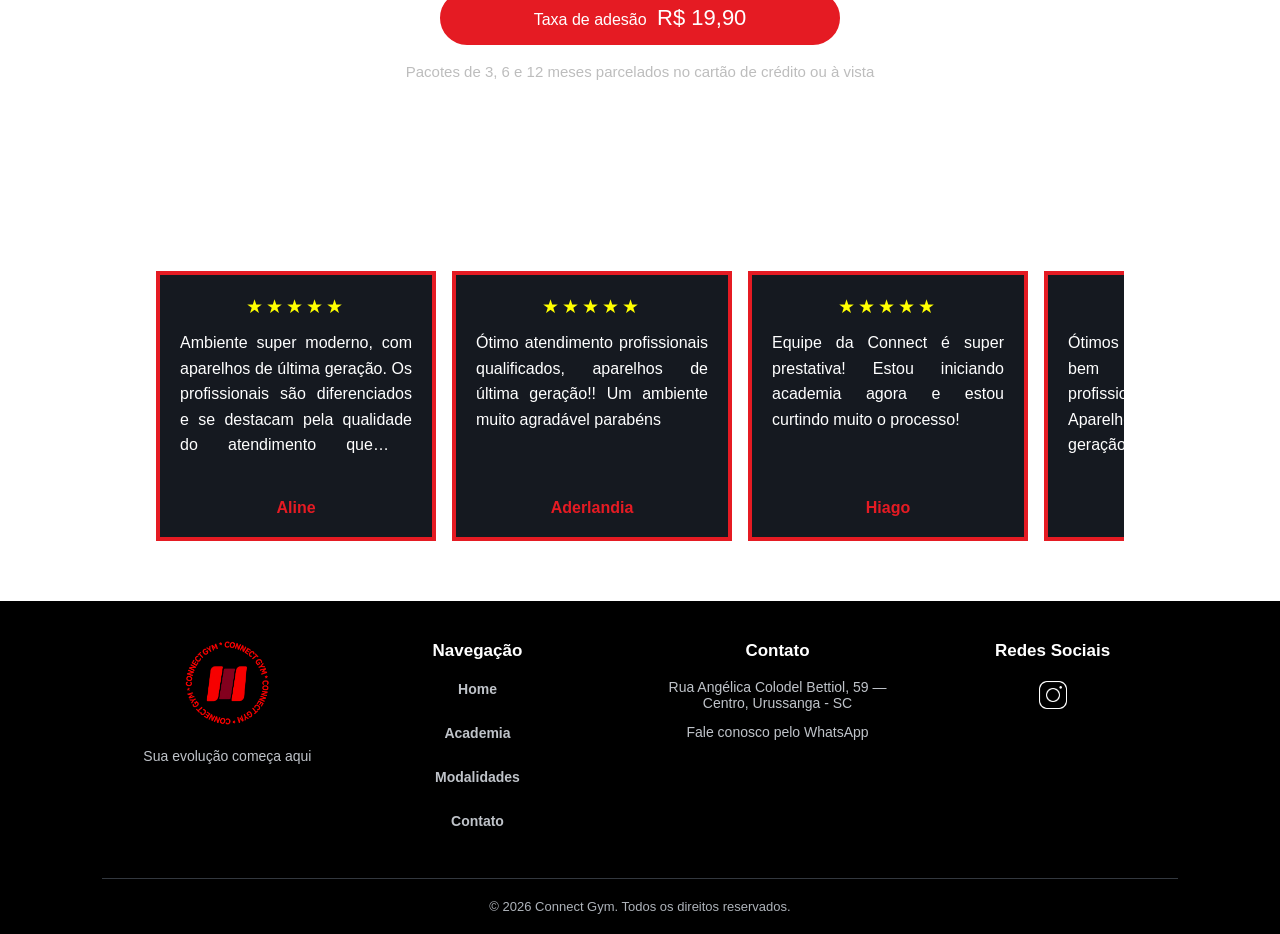
==== commit acc4a455: "a" ====
--- a/index.html
+++ b/index.html
@@ -8,7 +8,7 @@
     <meta name="description" content="Conheça a Connect Gym, academia em Urussanga - SC.">
     <meta name="author" content="Connect Gym">
 
-    <title>ConnectGym</title>
+    <title>Home | Connect Gym</title>
 
     <link rel="shortcut icon" href="imagens/logoacademia.png" type="image/x-icon">
     <link rel="stylesheet" href="estilo/estilo.css">
@@ -51,64 +51,69 @@
             </a>
         </section>
 
-      <section class="planos">
-     <h2> CONHEÇA NOSSOS <span>PLANOS</span></h2>
-    
-
-    <ul class="grade-planos">
-        <li class="plano">
-            <h3>Musculação livre</h3>
-            <p class="linha-preco"><span>Mensal</span><strong>R$ 125,00</strong></p>
-            <p class="linha-preco"><span>Trimestral</span><strong><small>3x de R$</small>114,00</strong></p>
-            <p class="linha-preco"><span>Semestral</span><strong><small>6x de R$</small>104,00</strong></p>
-            <p class="linha-preco"><span>Anual</span><strong><small>12x de R$</small>94,00</strong></p>
-            <a href="https://wa.me/5548991204693?text=Ol%C3%A1!%20Gostaria%20de%20saber%20mais%20sobre%20a%20Connect%20Gym." target="_blank" rel="noopener" class="botao-plano">Quero este plano</a>
-        </li>
-
-        <li class="plano">
-            <h3>3x na semana</h3>
-            <p class="linha-preco"><span>Mensal</span><strong>R$ 104,90</strong></p>
-            <p class="linha-preco"><span>Trimestral</span><strong>R$ 94,90</strong></p>
-            <p class="linha-preco"><span>Semestral</span><strong>R$ 84,90</strong></p>
-            <p class="linha-preco"><span>Anual</span><strong>R$ 84,90</strong></p>
-            <a href="https://wa.me/5548991204693?text=Ol%C3%A1!%20Gostaria%20de%20saber%20mais%20sobre%20a%20Connect%20Gym." target="_blank" rel="noopener" class="botao-plano">Quero este plano</a>
-        </li>
-
-        <li class="plano">
-            <h3>Musculação família</h3>
-            <p class="linha-preco"><span>Mensal</span><strong>R$ 109,90</strong></p>
-            <p class="linha-preco"><span>Trimestral</span><strong>R$ 104,90</strong></p>
-            <p class="linha-preco"><span>Semestral</span><strong>R$ 94,90</strong></p>
-            <p class="linha-preco"><span>Anual</span><strong>R$ 89,90</strong></p>
-            <a href="https://wa.me/5548991204693?text=Ol%C3%A1!%20Gostaria%20de%20saber%20mais%20sobre%20a%20Connect%20Gym." target="_blank" rel="noopener" class="botao-plano">Quero este plano</a>
-        </li>
-
-        <li class="plano">
-            <h3>Runners</h3>
-            <p class="linha-preco"><span>Mensal</span><strong>R$ 119,90</strong></p>
-            <p class="linha-preco"><span>Trimestral</span><strong>R$ 113,90</strong></p>
-            <p class="linha-preco"><span>Semestral</span><strong>R$ 107,90</strong></p>
-            <a href="https://wa.me/5548991204693?text=Ol%C3%A1!%20Gostaria%20de%20saber%20mais%20sobre%20a%20Connect%20Gym." target="_blank" rel="noopener" class="botao-plano">Quero este plano</a>
-        </li>
-
-        <li class="plano">
-            <h3>Runners + musculação</h3>
-            <p class="linha-preco"><span>Mensal</span><strong>R$ 185,90</strong></p>
-            <p class="linha-preco"><span>Trimestral</span><strong>R$ 176,90</strong></p>
-            <p class="linha-preco"><span>Semestral</span><strong>R$ 167,90</strong></p>
-            <a href="https://wa.me/5548991204693?text=Ol%C3%A1!%20Gostaria%20de%20saber%20mais%20sobre%20a%20Connect%20Gym." target="_blank" rel="noopener" class="botao-plano">Quero este plano</a>
-        </li>
-
-        <li class="plano convenio">
-            <h3>Convênio</h3>
-            <strong>R$ 104,90</strong>
-            <p>Musculação livre</p>
-        </li>
-    </ul>
-
-    <p class="taxa-adesao">Taxa de adesão <strong>R$ 19,90</strong></p>
-    <p class="nota-planos">Pacotes de 3, 6 e 12 meses parcelados no cartão de crédito ou à vista</p>
-</section>
+        <section class="planos">
+            <h2> CONHEÇA NOSSOS <span>PLANOS</span></h2>
+
+
+            <ul class="grade-planos">
+                <li class="plano">
+                    <h3>Musculação livre</h3>
+                    <p class="linha-preco"><span>Mensal</span><strong>R$ 125,00</strong></p>
+                    <p class="linha-preco"><span>Trimestral</span><strong><small>3x de R$</small>114,00</strong></p>
+                    <p class="linha-preco"><span>Semestral</span><strong><small>6x de R$</small>104,00</strong></p>
+                    <p class="linha-preco"><span>Anual</span><strong><small>12x de R$</small>94,00</strong></p>
+                    <a href="https://wa.me/5548991204693?text=Ol%C3%A1!%20Gostaria%20de%20saber%20mais%20sobre%20a%20Connect%20Gym."
+                        target="_blank" rel="noopener" class="botao-plano">Quero este plano</a>
+                </li>
+
+                <li class="plano">
+                    <h3>3x na semana</h3>
+                    <p class="linha-preco"><span>Mensal</span><strong>R$ 104,90</strong></p>
+                    <p class="linha-preco"><span>Trimestral</span><strong>R$ 94,90</strong></p>
+                    <p class="linha-preco"><span>Semestral</span><strong>R$ 84,90</strong></p>
+                    <p class="linha-preco"><span>Anual</span><strong>R$ 84,90</strong></p>
+                    <a href="https://wa.me/5548991204693?text=Ol%C3%A1!%20Gostaria%20de%20saber%20mais%20sobre%20a%20Connect%20Gym."
+                        target="_blank" rel="noopener" class="botao-plano">Quero este plano</a>
+                </li>
+
+                <li class="plano">
+                    <h3>Musculação família</h3>
+                    <p class="linha-preco"><span>Mensal</span><strong>R$ 109,90</strong></p>
+                    <p class="linha-preco"><span>Trimestral</span><strong>R$ 104,90</strong></p>
+                    <p class="linha-preco"><span>Semestral</span><strong>R$ 94,90</strong></p>
+                    <p class="linha-preco"><span>Anual</span><strong>R$ 89,90</strong></p>
+                    <a href="https://wa.me/5548991204693?text=Ol%C3%A1!%20Gostaria%20de%20saber%20mais%20sobre%20a%20Connect%20Gym."
+                        target="_blank" rel="noopener" class="botao-plano">Quero este plano</a>
+                </li>
+
+                <li class="plano">
+                    <h3>Runners</h3>
+                    <p class="linha-preco"><span>Mensal</span><strong>R$ 119,90</strong></p>
+                    <p class="linha-preco"><span>Trimestral</span><strong>R$ 113,90</strong></p>
+                    <p class="linha-preco"><span>Semestral</span><strong>R$ 107,90</strong></p>
+                    <a href="https://wa.me/5548991204693?text=Ol%C3%A1!%20Gostaria%20de%20saber%20mais%20sobre%20a%20Connect%20Gym."
+                        target="_blank" rel="noopener" class="botao-plano">Quero este plano</a>
+                </li>
+
+                <li class="plano">
+                    <h3>Runners + musculação</h3>
+                    <p class="linha-preco"><span>Mensal</span><strong>R$ 185,90</strong></p>
+                    <p class="linha-preco"><span>Trimestral</span><strong>R$ 176,90</strong></p>
+                    <p class="linha-preco"><span>Semestral</span><strong>R$ 167,90</strong></p>
+                    <a href="https://wa.me/5548991204693?text=Ol%C3%A1!%20Gostaria%20de%20saber%20mais%20sobre%20a%20Connect%20Gym."
+                        target="_blank" rel="noopener" class="botao-plano">Quero este plano</a>
+                </li>
+
+                <li class="plano convenio">
+                    <h3>Convênio</h3>
+                    <strong>R$ 104,90</strong>
+                    <p>Musculação livre</p>
+                </li>
+            </ul>
+
+            <p class="taxa-adesao">Taxa de adesão <strong>R$ 19,90</strong></p>
+            <p class="nota-planos">Pacotes de 3, 6 e 12 meses parcelados no cartão de crédito ou à vista</p>
+        </section>
 
         <section class="avaliacoes">
             <h2>CONFIRA AS AVALIAÇÕES DOS NOSSOS CLIENTES</h2>
@@ -216,7 +221,7 @@
         </section>
     </footer>
 
-     <script src="js/carrossel-planos.js" defer></script>
+    <script src="js/carrossel-planos.js" defer></script>
 </body>
 
-</html>
+</html>
--- a/estilo/estilo.css
+++ b/estilo/estilo.css
@@ -222,6 +222,26 @@
     margin-top: 18px;
 }
 
+/* TAXA DE ADESÃO */
+.taxa-adesao {
+    max-width: 400px;
+    margin: 24px auto 0;
+    padding: 12px 16px;
+    border: 2px solid #E51B23;
+    border-radius: 40px;
+    text-align: center;
+    color: white;
+    font-size: 16px;
+    background: #E51B23;
+}
+/* parte do 19,90 */
+.taxa-adesao strong {
+    font-size: 22px;
+    font-weight: 500;
+    margin-left: 6px;
+    
+}
+
 
 /* AVALIAÇÕES */
 
@@ -285,6 +305,7 @@
     margin-bottom: 16px;
     font-size: 1rem;
     line-height: 1.6;
+    text-align: justify;
 }
 
 /* Nome de quem deixou a avaliação */
@@ -355,6 +376,16 @@
         font-size: 32px;
     }
 
+    .taxa-adesao {
+        padding: 8px 16px;
+        font-size: 12px;
+        border-radius: 30px;
+    }
+
+    .taxa-adesao strong {
+        font-size: 16px;
+    }
+
 
     /* Avaliações */
     .avaliacoes {
